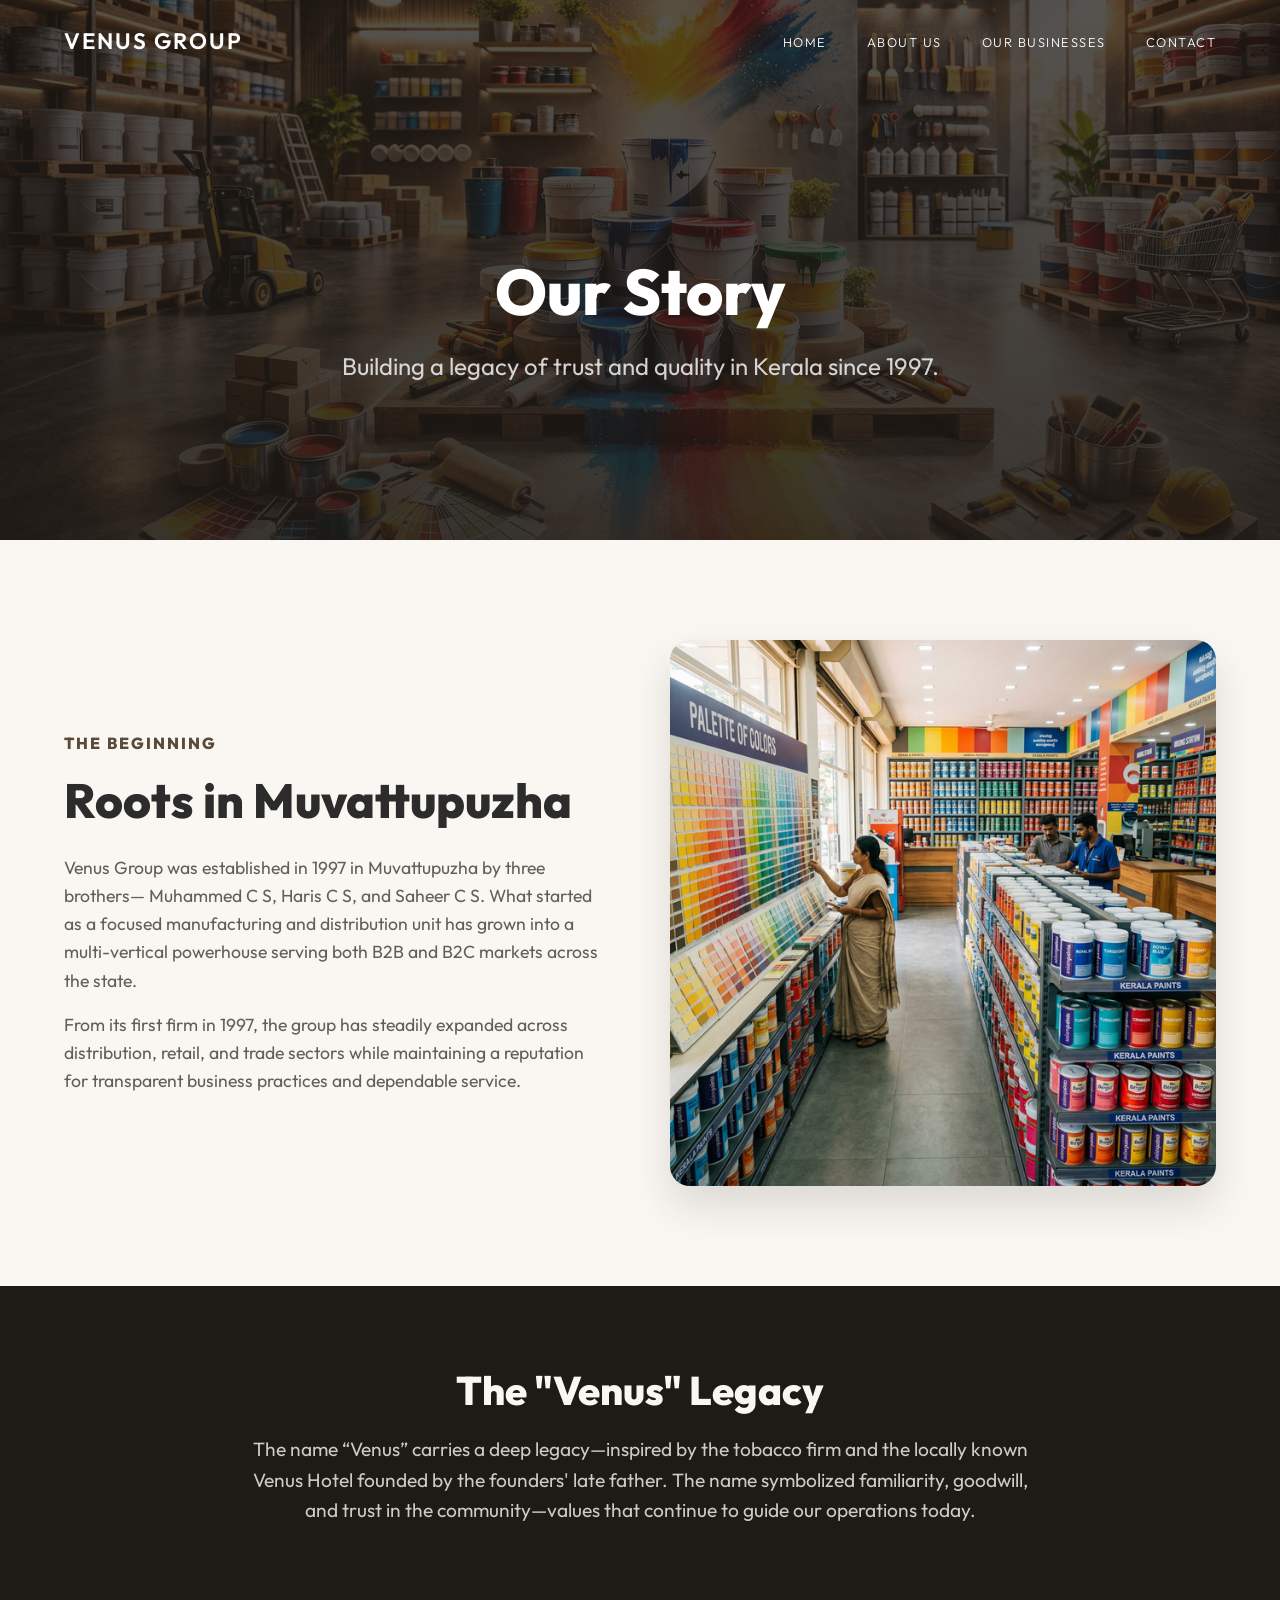
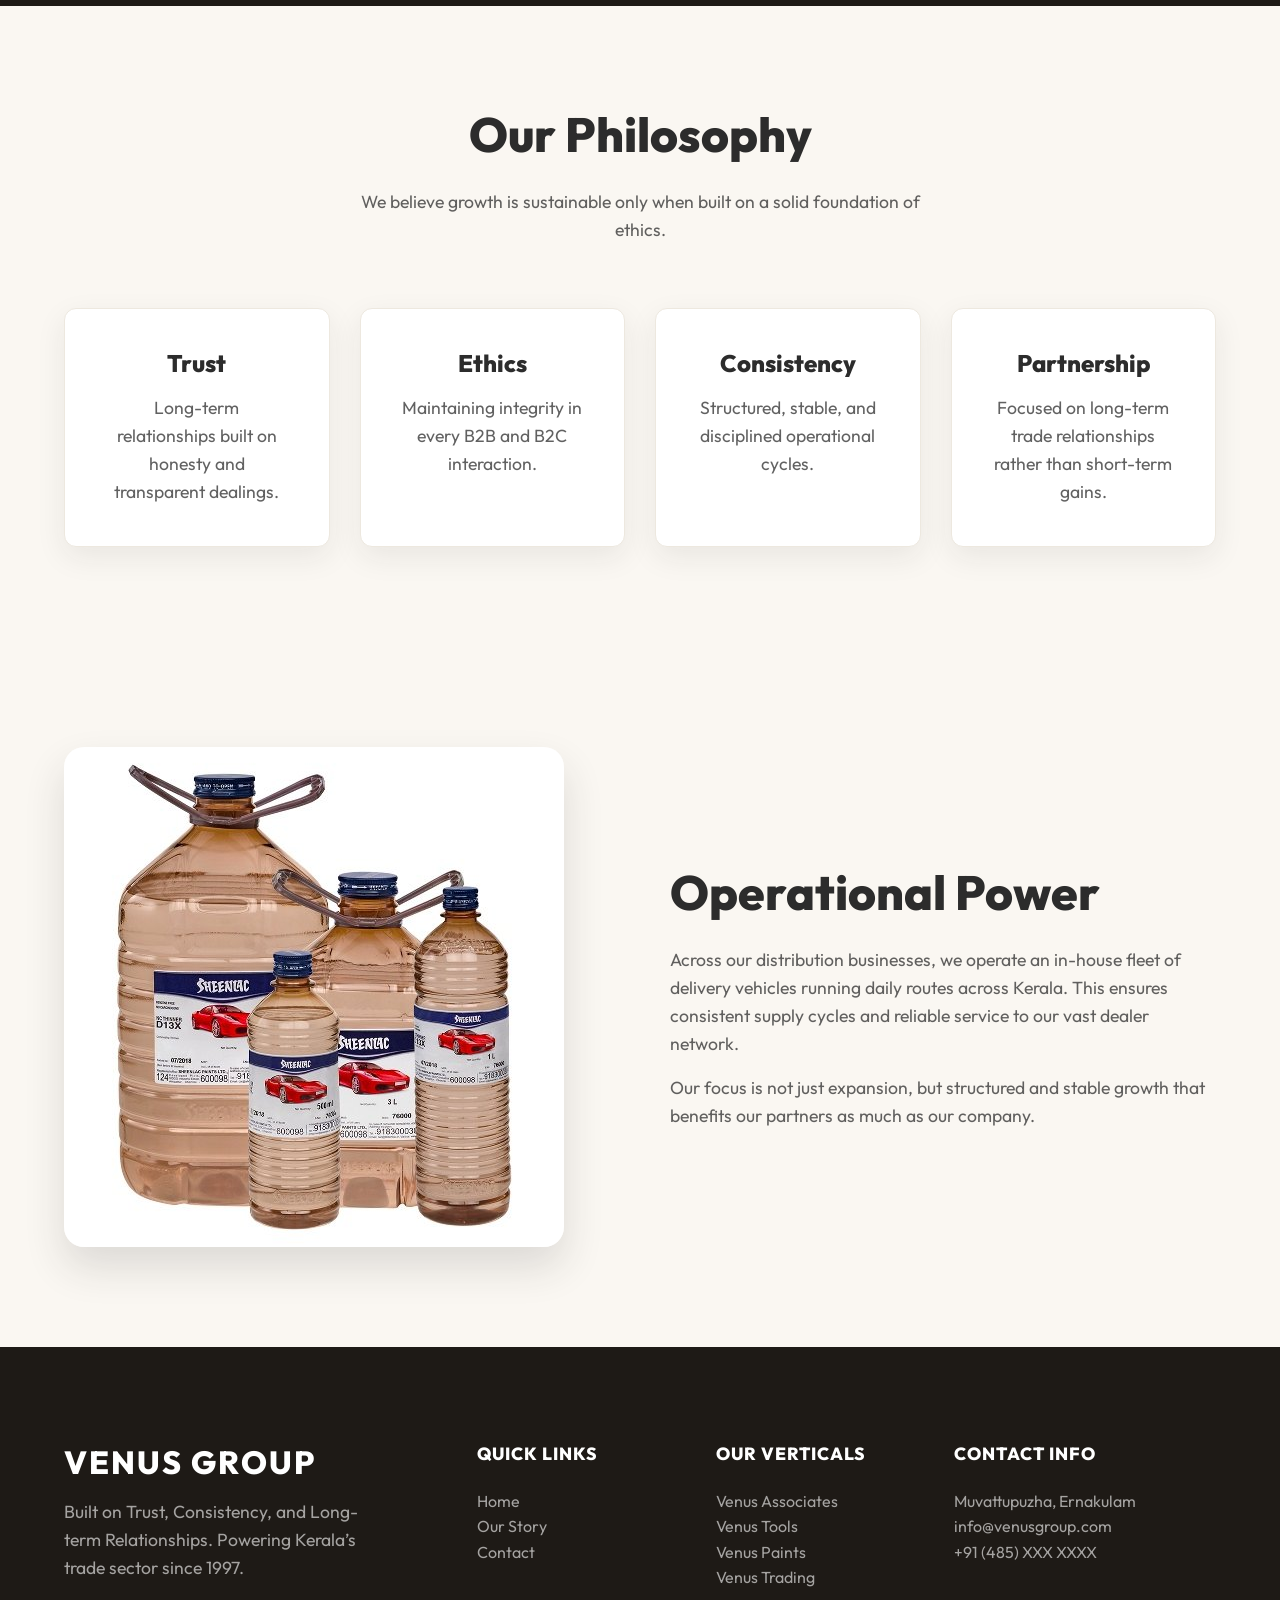
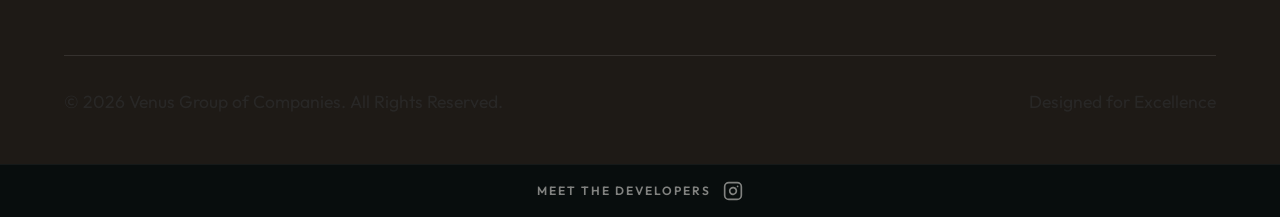
==== about.html @ 219eadc0 "first commit" ====
<!DOCTYPE html>
<html lang="en">

<head>
    <meta charset="UTF-8">
    <meta name="viewport" content="width=device-width, initial-scale=1.0">
    <title>About Us - VENUS GROUP</title>
    <link rel="preconnect" href="https://fonts.googleapis.com">
    <link rel="preconnect" href="https://fonts.gstatic.com" crossorigin>
    <link href="https://fonts.googleapis.com/css2?family=Outfit:wght@300;400;600;800&display=swap" rel="stylesheet">
    <link rel="stylesheet" href="style.css?v=3.0">
    <style>
        .about-hero {
            height: 60vh;
            background: linear-gradient(rgba(30, 26, 22, 0.75), rgba(30, 26, 22, 0.88)), url('associates backg.jpeg') center/cover no-repeat;
            display: flex;
            align-items: center;
            justify-content: center;
            color: #fff;
            text-align: center;
            padding-top: 100px;
        }

        .story-section {
            padding: 100px 0;
            background: #FAF7F2;
        }

        .story-grid {
            display: grid;
            grid-template-columns: 1fr 1fr;
            gap: 60px;
            align-items: center;
        }

        .philosophy-section {
            padding: 100px 0;
            background: var(--color-sand);
        }

        .philosophy-grid {
            display: grid;
            grid-template-columns: repeat(auto-fit, minmax(200px, 1fr));
            gap: 30px;
            margin-top: 50px;
        }

        .philosophy-card {
            background: #FFFFFF;
            padding: 40px;
            border-radius: 12px;
            box-shadow: var(--shadow-soft);
            text-align: center;
            border: 1px solid #EDE8DF;
        }

        .philosophy-card h3 {
            margin-top: 0;
            color: var(--color-cyprus);
        }

        .legacy-banner {
            background: #1E1A16;
            color: #FAF7F2;
            padding: 80px 0;
            text-align: center;
        }

        .legacy-banner h2 {
            font-size: 2.5rem;
            margin-bottom: 20px;
            color: #FAF7F2;
        }

        .legacy-banner p {
            color: rgba(250, 247, 242, 0.8);
            max-width: 800px;
            margin: 0 auto;
            font-size: 1.2rem;
        }

        @media (max-width: 768px) {
            .story-grid {
                grid-template-columns: 1fr;
            }
        }
    </style>
</head>

<body>
    <header class="navbar">
        <div class="container nav-container">
            <div class="logo">
                <a href="index.html" style="color: inherit;">VENUS GROUP</a>
            </div>
            <button class="hamburger" id="hamburger-btn" aria-label="Toggle menu">
                <span></span>
                <span></span>
                <span></span>
            </button>
            <nav class="nav-links" id="nav-links">
                <a href="index.html">Home</a>
                <a href="about.html">About Us</a>
                <a href="index.html#verticals">Our Businesses</a>
                <a href="index.html#contact">Contact</a>
            </nav>
        </div>
    </header>

    <main>
        <section class="about-hero" data-theme="dark">
            <div class="container">
                <h1 style="font-size: 4rem; margin-bottom: 1rem;">Our Story</h1>
                <p style="color: rgba(255,255,255,0.8); font-size: 1.5rem; max-width: 800px; margin: 0 auto;">Building a
                    legacy of trust and quality in Kerala since 1997.</p>
            </div>
        </section>

        <section class="story-section" data-theme="light">
            <div class="container">
                <div class="story-grid">
                    <div>
                        <span class="section-tag"
                            style="color: var(--color-cyprus-light); font-weight: 800; letter-spacing: 2px; text-transform: uppercase;">The
                            Beginning</span>
                        <h2 style="margin-top: 1rem;">Roots in Muvattupuzha</h2>
                        <p>Venus Group was established in 1997 in Muvattupuzha by three brothers— Muhammed C S, Haris C
                            S, and Saheer C S. What started as a focused manufacturing and distribution unit has grown
                            into a multi-vertical powerhouse serving both B2B and B2C markets across the state.</p>
                        <p style="margin-top: 1rem;">From its first firm in 1997, the group has steadily expanded across
                            distribution, retail, and trade sectors while maintaining a reputation for transparent
                            business practices and dependable service.</p>
                    </div>
                    <div>
                        <img src="images/associates_1.png" alt="Venus Legacy"
                            style="border-radius: 20px; box-shadow: var(--shadow-hover);">
                    </div>
                </div>
            </div>
        </section>

        <section class="legacy-banner" data-theme="dark">
            <div class="container">
                <h2>The "Venus" Legacy</h2>
                <p>The name “Venus” carries a deep legacy—inspired by the tobacco firm and the locally known Venus Hotel
                    founded by the founders' late father. The name symbolized familiarity, goodwill, and trust in the
                    community—values that continue to guide our operations today.</p>
            </div>
        </section>

        <section class="philosophy-section" data-theme="light">
            <div class="container">
                <div class="section-header center">
                    <h2>Our Philosophy</h2>
                    <p>We believe growth is sustainable only when built on a solid foundation of ethics.</p>
                </div>
                <div class="philosophy-grid">
                    <div class="philosophy-card">
                        <h3>Trust</h3>
                        <p>Long-term relationships built on honesty and transparent dealings.</p>
                    </div>
                    <div class="philosophy-card">
                        <h3>Ethics</h3>
                        <p>Maintaining integrity in every B2B and B2C interaction.</p>
                    </div>
                    <div class="philosophy-card">
                        <h3>Consistency</h3>
                        <p>Structured, stable, and disciplined operational cycles.</p>
                    </div>
                    <div class="philosophy-card">
                        <h3>Partnership</h3>
                        <p>Focused on long-term trade relationships rather than short-term gains.</p>
                    </div>
                </div>
            </div>
        </section>

        <section class="story-section" style="background: #FAF7F2;" data-theme="light">
            <div class="container">
                <div class="story-grid">
                    <div>
                        <img src="trading.jpg" alt="Venus Logistics"
                            style="border-radius: 20px; box-shadow: var(--shadow-hover);">
                    </div>
                    <div>
                        <h2>Operational Power</h2>
                        <p>Across our distribution businesses, we operate an in-house fleet of delivery vehicles running
                            daily routes across Kerala. This ensures consistent supply cycles and reliable service to
                            our vast dealer network.</p>
                        <p style="margin-top: 1rem;">Our focus is not just expansion, but structured and stable growth
                            that benefits our partners as much as our company.</p>
                    </div>
                </div>
            </div>
        </section>
    </main>

    <footer data-theme="dark">
        <div class="container footer-grid">
            <div class="footer-brand">
                <h2>VENUS GROUP</h2>
                <p>Built on Trust, Consistency, and Long-term Relationships. Powering Kerala’s trade sector since 1997.
                </p>
            </div>
            <div class="footer-col">
                <h4>Quick Links</h4>
                <ul>
                    <li><a href="index.html">Home</a></li>
                    <li><a href="about.html">Our Story</a></li>
                    <li><a href="index.html#contact">Contact</a></li>
                </ul>
            </div>
            <div class="footer-col">
                <h4>Our Verticals</h4>
                <ul>
                    <li><a href="service.html?title=Venus Associates">Venus Associates</a></li>
                    <li><a href="service.html?title=Venus Tools">Venus Tools</a></li>
                    <li><a href="service.html?title=Venus Paints">Venus Paints</a></li>
                    <li><a href="service.html?title=Venus Trading Company">Venus Trading</a></li>
                </ul>
            </div>
            <div class="footer-col">
                <h4>Contact Info</h4>
                <ul>
                    <li style="color: rgba(255,255,255,0.6); margin-bottom: 0.8rem;">Muvattupuzha, Ernakulam</li>
                    <li style="color: rgba(255,255,255,0.6); margin-bottom: 0.8rem;">info@venusgroup.com</li>
                    <li style="color: rgba(255,255,255,0.6);">+91 (485) XXX XXXX</li>
                </ul>
            </div>
        </div>
        <div class="container footer-bottom">
            <p>&copy; 2026 Venus Group of Companies. All Rights Reserved.</p>
            <p>Designed for Excellence</p>
        </div>
    </footer>

    <footer class="developer-footer" data-theme="dark">
        <div class="container">
            <div class="developer-content">
                <a href="https://www.instagram.com/intellex.web?igsh=MXc4Z2Uwd243OHpqdA%3D%3D&amp;utm_source=qr"
                    class="developer-link" target="_blank" rel="noopener noreferrer">
                    <span>MEET THE DEVELOPERS</span>
                    <svg viewBox="0 0 24 24" fill="none" stroke="currentColor" stroke-width="2" stroke-linecap="round"
                        stroke-linejoin="round">
                        <rect x="2" y="2" width="20" height="20" rx="5" ry="5"></rect>
                        <path d="M16 11.37A4 4 0 1 1 12.63 8 4 4 0 0 1 16 11.37z"></path>
                        <line x1="17.5" y1="6.5" x2="17.51" y2="6.5"></line>
                    </svg>
                </a>
            </div>
        </div>
    </footer>
    <script src="script.js?v=3.0"></script>
</body>

</html>
---- style.css ----
/* ========== VENUS STYLE SYSTEM ========== */

/* --- Variables --- */
:root {
    --color-cyprus: #2C2C2C;
    --color-cyprus-light: #5A4A3A;
    --color-sand: #FAF7F2;
    --color-sand-alt: #EDE8DF;
    --color-white: #FFFFFF;
    --color-black: #1A1410;

    --font-primary: 'Outfit', sans-serif;

    --shadow-soft: 0 10px 30px rgba(44, 44, 44, 0.08);
    --shadow-hover: 0 20px 40px rgba(44, 44, 44, 0.14);

    --glass-bg: rgba(255, 252, 247, 0.65);
    --glass-border: rgba(237, 232, 223, 0.6);
    --glass-blur: blur(12px);

    --transition: all 0.3s cubic-bezier(0.25, 0.8, 0.25, 1);
}

/* --- Base & Reset --- */
* {
    margin: 0;
    padding: 0;
    box-sizing: border-box;
}

ul,
li {
    list-style: none;
    padding: 0;
    margin: 0;
}

html {
    scroll-behavior: smooth;
}

body {
    font-family: var(--font-primary);
    background-color: var(--color-sand);
    color: var(--color-cyprus);
    line-height: 1.6;
    overflow-x: hidden;
}

img {
    max-width: 100%;
    height: auto;
    display: block;
}

.container {
    width: 90%;
    max-width: 1200px;
    margin: 0 auto;
}

h1,
h2,
h3,
h4 {
    font-weight: 800;
    line-height: 1.2;
}

/* --- Typography --- */
h1 {
    font-size: clamp(2.5rem, 5vw, 4rem);
    margin-bottom: 1rem;
}

h2 {
    font-size: clamp(2rem, 4vw, 3rem);
    margin-bottom: 1.5rem;
}

h3 {
    font-size: 1.5rem;
    margin-bottom: 1rem;
}

p {
    font-size: 1.1rem;
    color: rgba(44, 44, 44, 0.75);
}

/* --- Buttons --- */
a {
    text-decoration: none;
    font-weight: 600;
    transition: var(--transition);
}

.btn-primary,
.btn-secondary,
.btn-primary-outline {
    display: inline-block;
    padding: 0.8rem 1.8rem;
    border-radius: 4px;
    font-size: 1rem;
    letter-spacing: 0.5px;
}

.btn-primary {
    background-color: var(--color-cyprus);
    color: var(--color-sand);
}

.btn-primary:hover {
    background-color: var(--color-cyprus-light);
    transform: translateY(-2px);
}

.btn-secondary {
    background-color: var(--color-white);
    color: var(--color-cyprus);
    box-shadow: var(--shadow-soft);
}

.btn-secondary:hover {
    box-shadow: var(--shadow-hover);
    transform: translateY(-2px);
}

.btn-primary-outline {
    border: 2px solid var(--color-cyprus);
    color: var(--color-cyprus);
}

.btn-primary-outline:hover {
    background-color: var(--color-cyprus);
    color: var(--color-sand);
}

.btn-primary-text {
    color: var(--color-cyprus);
    font-weight: 800;
    font-size: 1.2rem;
    border-bottom: 2px solid transparent;
}

.btn-primary-text:hover {
    border-bottom-color: var(--color-cyprus);
}

.btn-mini {
    background: var(--color-cyprus);
    color: var(--color-sand);
    border: none;
    padding: 0.4rem 0.8rem;
    border-radius: 4px;
    cursor: pointer;
    font-family: inherit;
    font-weight: 600;
    transition: var(--transition);
}

.btn-mini:hover {
    background: var(--color-cyprus-light);
}

/* --- Navbar (Travel Version) --- */
.navbar {
    position: fixed;
    top: 0;
    width: 100%;
    padding: 1.5rem 0;
    z-index: 1000;
}

.nav-container {
    display: flex;
    justify-content: space-between;
    align-items: center;
}

.navbar.travel-nav {
    background: linear-gradient(to bottom, rgba(0, 0, 0, 0.6), transparent);
}

.nav-links {
    display: flex;
    gap: 2.5rem;
    align-items: center;
}

.navbar .logo {
    color: var(--color-white);
    letter-spacing: 2px;
    font-size: 1.4rem;
}

.navbar .nav-links a {
    color: var(--color-white);
    font-weight: 300;
    text-transform: uppercase;
    font-size: 0.8rem;
    letter-spacing: 1.5px;
}

.navbar .logo,
.navbar .nav-links a {
    transition: color 0.5s ease;
}

.nav-dark-text .logo {
    color: var(--color-cyprus) !important;
}

.nav-dark-text .nav-links a {
    color: var(--color-cyprus) !important;
}

.nav-dark-text.travel-nav {
    background: linear-gradient(to bottom, rgba(250, 247, 242, 0.55), transparent);
}

.icon-btn {
    background: none;
    border: none;
    color: inherit;
    cursor: pointer;
    padding: 5px;
    opacity: 0.8;
    transition: var(--transition);
}

.icon-btn:hover {
    opacity: 1;
}

/* --- Hamburger Button --- */
.hamburger {
    display: none;
    flex-direction: column;
    gap: 5px;
    background: none;
    border: none;
    cursor: pointer;
    padding: 5px;
    z-index: 1100;
}

.hamburger span {
    display: block;
    width: 24px;
    height: 2px;
    background: var(--color-white);
    border-radius: 2px;
    transition: all 0.3s ease;
}

.nav-dark-text .hamburger span {
    background: var(--color-cyprus);
}

.hamburger.open span:nth-child(1) {
    transform: translateY(7px) rotate(45deg);
}

.hamburger.open span:nth-child(2) {
    opacity: 0;
}

.hamburger.open span:nth-child(3) {
    transform: translateY(-7px) rotate(-45deg);
}

/* --- Globe Hero Section --- */
.globe-hero {
    background: url('associates backg.jpeg') center/cover no-repeat;
    height: 100vh;
    padding: 0;
    background-size: cover;
    background-position: center;
    transition: background-image 0.8s ease-in-out;
    position: relative;
}

.hero-bg-overlay {
    position: absolute;
    top: 0;
    left: 0;
    width: 100%;
    height: 100%;
    background: linear-gradient(to right, rgba(0, 0, 0, 0.6) 0%, rgba(0, 0, 0, 0.2) 50%, rgba(0, 0, 0, 0.6) 100%);
    z-index: 1;
}

.globe-hero-container {
    height: 100%;
    position: relative;
    z-index: 2;
    display: flex;
    flex-direction: column;
    justify-content: center;
    align-items: flex-start;
    /* Align to the left */
    padding-left: 0;
    /* Horizontal breathing room */
}

.hero-title {
    color: var(--color-white);
    font-size: clamp(3rem, 8vw, 6rem);
    line-height: 0.9;
    margin-bottom: 0.5rem;
    letter-spacing: -4px;
    /* Move more left */
    transition: var(--transition);
}

.hero-description {
    color: var(--color-white);
    opacity: 0.8;
    max-width: 500px;
    font-size: 0.95rem;
    margin-bottom: 2rem;
    line-height: 1.6;
    font-weight: 300;
}

.hero-text-content {
    max-width: 800px;
    text-align: left;
    /* Text to the left */
    display: flex;
    flex-direction: column;
    align-items: flex-start;
    /* Items inside to the left */
    transform: translateY(-100px);
    margin-left: -100px;
    /* Move text content upwards */
}

.brand-v-pulse {
    position: absolute;
    left: 50%;
    top: 50px;
    transform: translateX(-50%);
    z-index: 10;
    pointer-events: none;
}

.location-tag {
    color: var(--color-white);
    text-transform: uppercase;
    letter-spacing: 4px;
    font-size: 0.9rem;
    display: block;
    margin-bottom: 1rem;
    opacity: 0.9;
}

.hero-title {
    color: var(--color-white);
    font-size: clamp(2.5rem, 6vw, 4.5rem);
    line-height: 0.9;
    margin-bottom: 0.5rem;
    letter-spacing: -2px;
    transition: var(--transition);
}

.hero-subtitle {
    color: var(--color-white);
    opacity: 0.6;
    letter-spacing: 2px;
    font-size: 1rem;
    margin-bottom: 2rem;
    text-transform: uppercase;
}

.btn-discover {
    display: inline-block;
    padding: 1rem 2.5rem;
    background: var(--color-white);
    color: #000;
    font-weight: 600;
    text-transform: uppercase;
    font-size: 0.8rem;
    letter-spacing: 2px;
    transition: var(--transition);
}

.btn-discover:hover {
    background: rgba(255, 255, 255, 0.8);
    transform: translateX(5px);
}

.hero-actions {
    position: absolute;
    bottom: 5%;
    /* Align to bottom */
    left: 2%;
    /* Match the container left padding */
    z-index: 10;
}

/* --- Floating Destination Cards --- */
.floating-cards-wrapper {
    position: absolute;
    bottom: -8%;
    right: 0;
    display: flex;
    gap: 1.5rem;
    padding: 0 5%;
    z-index: 20;
}

.destination-card {
    width: 120px;
    height: 180px;
    background-size: cover;
    background-position: center;
    border-radius: 12px;
    position: relative;
    overflow: hidden;
    cursor: pointer;
    transition: all 0.8s cubic-bezier(0.25, 1, 0.5, 1);
    box-shadow: 0 10px 30px rgba(0, 0, 0, 0.3);
    opacity: 0.8;
}

.destination-card.active {
    width: 220px;
    height: 300px;
    opacity: 1;
    border: 2px solid var(--color-white);
    transform: translateY(-40px);
}

.destination-card:hover {
    opacity: 0.95;
}

.card-overlay {
    position: absolute;
    top: 0;
    left: 0;
    width: 100%;
    height: 100%;
    background: linear-gradient(to top, rgba(0, 0, 0, 0.8), transparent);
}

.card-content {
    position: absolute;
    bottom: 20px;
    left: 20px;
    color: var(--color-white);
    width: 200px;
    /* Ensure space for content */
}

.card-tag {
    font-size: 0.7rem;
    text-transform: uppercase;
    letter-spacing: 2px;
    opacity: 0.7;
    display: block;
}

.card-content h3 {
    font-size: 1.2rem;
    margin-top: 5px;
    transition: var(--transition);
}

.destination-card:hover .card-content h3 {
    font-size: 1.8rem;
}

/* --- Pagination --- */
.hero-footer {
    position: absolute;
    bottom: 10%;
    left: 5%;
}

.pagination {
    display: flex;
    align-items: center;
    gap: 1.5rem;
    color: var(--color-white);
}

.curr-page {
    font-size: 2.5rem;
    font-weight: 800;
}

.pager-bar {
    width: 100px;
    height: 2px;
    background: rgba(255, 255, 255, 0.2);
    position: relative;
    overflow: hidden;
}

.pager-progress {
    position: absolute;
    top: 0;
    left: 0;
    width: 0%;
    height: 100%;
    background: var(--color-white);
}

.hero-fade {
    animation: heroFadeEffect 1s forwards;
}

@keyframes heroFadeEffect {
    from {
        opacity: 0.7;
        filter: blur(3px);
    }

    to {
        opacity: 1;
        filter: blur(0);
    }
}

.pager-bar::after {
    content: '';
    position: absolute;
    top: 0;
    left: 0;
    width: 40%;
    height: 100%;
    background: var(--color-white);
}

.total-pages {
    opacity: 0.5;
    font-size: 1rem;
    font-weight: 600;
}


/* --- Services Section --- */
.services {
    padding: 8rem 0;
    background-color: var(--color-white);
}

.section-header {
    margin-bottom: 4rem;
    max-width: 600px;
}

.section-header.center {
    margin: 0 auto 4rem;
    text-align: center;
}

.services-grid {
    display: grid;
    grid-template-columns: repeat(auto-fit, minmax(250px, 1fr));
    gap: 2rem;
}

.service-card {
    background: var(--color-sand);
    padding: 2.5rem 2rem;
    border-radius: 8px;
    text-align: left;
    transition: var(--transition);
    border: 1px solid transparent;
}

.service-card:hover {
    background: var(--color-white);
    box-shadow: var(--shadow-hover);
    border-color: var(--color-sand-alt);
    transform: translateY(-5px);
}

.card-icon {
    font-size: 3rem;
    margin-bottom: 1.5rem;
}

.view-more {
    display: block;
    margin-top: 1.5rem;
    color: var(--color-cyprus);
    font-weight: 800;
    font-size: 0.9rem;
    text-transform: uppercase;
    letter-spacing: 1px;
    opacity: 0;
    transition: var(--transition);
    transform: translateX(-10px);
}

.service-card:hover .view-more {
    opacity: 1;
    transform: translateX(0);
}

.service-card {
    cursor: pointer;
}

/* --- About Section --- */
.about {
    padding: 8rem 0;
    background-color: var(--color-sand);
}

.about-container {
    display: flex;
    align-items: center;
    gap: 4rem;
}

.about-images {
    flex: 1;
    position: relative;
    height: 500px;
}

.float-img {
    position: absolute;
    width: 300px;
    top: 0;
    left: 0;
    border-radius: 8px;
    box-shadow: var(--shadow-soft);
    z-index: 2;
    animation: float 6s ease-in-out infinite;
}

.float-img-alt {
    position: absolute;
    width: 300px;
    bottom: 0;
    right: 0;
    border-radius: 8px;
    box-shadow: var(--shadow-hover);
    z-index: 1;
    animation: float 8s ease-in-out infinite reverse;
}

.about-text {
    flex: 1;
}

.lead-quote {
    font-size: 1.5rem;
    font-weight: 300;
    font-style: italic;
    margin-bottom: 2rem;
    color: var(--color-cyprus);
}

/* --- Dashboard Prototype --- */
.dashboard-section {
    padding: 8rem 0;
    background: var(--color-white) url('images/hero-bg.png') center/cover no-repeat fixed;
    position: relative;
}

.dashboard-section::before {
    content: '';
    position: absolute;
    top: 0;
    left: 0;
    width: 100%;
    height: 100%;
    background: rgba(250, 247, 242, 0.88);
}

.dashboard-glass-panel {
    position: relative;
    background: rgba(255, 255, 255, 0.4);
    backdrop-filter: blur(16px);
    border: 1px solid var(--color-white);
    border-radius: 16px;
    padding: 3rem;
    box-shadow: var(--shadow-hover);
}

.dashboard-header {
    display: flex;
    justify-content: space-between;
    align-items: center;
    margin-bottom: 3rem;
    padding-bottom: 1rem;
    border-bottom: 1px solid rgba(44, 44, 44, 0.1);
}

.status-indicator {
    background: rgba(44, 44, 44, 0.08);
    padding: 0.5rem 1rem;
    border-radius: 20px;
    font-weight: 600;
    display: flex;
    align-items: center;
    gap: 8px;
}

.status-indicator::before {
    content: '';
    display: inline-block;
    width: 8px;
    height: 8px;
    background: #B59A7A;
    border-radius: 50%;
    box-shadow: 0 0 10px #B59A7A;
    animation: pulse 2s infinite;
}

.dashboard-grid {
    display: grid;
    grid-template-columns: repeat(2, 1fr);
    gap: 2rem;
}

.dash-widget {
    background: var(--color-white);
    padding: 2rem;
    border-radius: 12px;
    box-shadow: var(--shadow-soft);
    transition: var(--transition);
}

.dash-widget:hover {
    transform: translateY(-3px);
    box-shadow: var(--shadow-hover);
}

.widget-title {
    font-weight: 800;
    font-size: 1.2rem;
    margin-bottom: 0.5rem;
}

.widget-value {
    color: rgba(44, 44, 44, 0.55);
    font-size: 0.9rem;
    margin-bottom: 1.5rem;
}

.progress-container {
    height: 12px;
    background: var(--color-sand);
    border-radius: 6px;
    overflow: hidden;
    margin-bottom: 0.5rem;
}

.progress-bar {
    height: 100%;
    background: var(--color-cyprus);
}

.widget-metric {
    font-weight: 800;
    font-size: 1.1rem;
    text-align: right;
}

.big-metric {
    font-size: 4rem;
    font-weight: 800;
    line-height: 1;
    margin-bottom: 0.5rem;
}

.map-placeholder {
    height: 150px;
    background: var(--color-sand-alt);
    border-radius: 8px;
    position: relative;
    overflow: hidden;
}

.map-pin {
    position: absolute;
    font-size: 1.2rem;
    animation: bounce 2s infinite;
}

.reorder-list {
    list-style: none;
}

.reorder-list li {
    display: flex;
    justify-content: space-between;
    align-items: center;
    padding: 0.8rem 0;
    border-bottom: 1px solid var(--color-sand);
    font-weight: 600;
}

.reorder-list li:last-child {
    border-bottom: none;
}

/* --- Footer --- */
footer {
    background: #1E1A16;
    color: var(--color-sand);
    padding: 6rem 0 3rem;
    text-align: left;
    /* Ensure base alignment is left */
}

.footer-grid {
    display: grid !important;
    grid-template-columns: 2fr 1fr 1fr 1.5fr;
    gap: 4rem;
    margin-bottom: 4rem;
}

.footer-brand h2 {
    font-size: 2rem;
    color: var(--color-white);
    margin-bottom: 1rem;
    letter-spacing: 2px;
}

.footer-brand p {
    color: rgba(255, 255, 255, 0.6);
    line-height: 1.6;
    max-width: 320px;
}

.footer-col h4 {
    color: var(--color-white);
    margin-bottom: 1.5rem;
    font-size: 1.1rem;
    text-transform: uppercase;
    letter-spacing: 1px;
}

.footer-col ul {
    list-style: none !important;
    /* Force remove bullets */
    padding: 0;
}

.footer-col ul li {
    margin-bottom: 0.8rem;
    list-style: none;
}

.footer-col ul li a {
    color: rgba(255, 255, 255, 0.6);
    font-weight: 400;
    transition: var(--transition);
    text-decoration: none;
}

.footer-col ul li a:hover {
    color: var(--color-white);
    padding-left: 5px;
}

.footer-bottom {
    padding-top: 2rem;
    border-top: 1px solid rgba(255, 255, 255, 0.1);
    display: flex;
    justify-content: space-between;
    align-items: center;
    font-size: 0.9rem;
    color: rgba(255, 255, 255, 0.5);
}

@media (max-width: 992px) {
    .footer-grid {
        grid-template-columns: 1fr 1fr;
        gap: 3rem;
    }
}

@media (max-width: 600px) {
    .footer-grid {
        grid-template-columns: 1fr;
        text-align: center;
    }

    .footer-brand p {
        margin: 0 auto;
    }

    .footer-bottom {
        flex-direction: column;
        gap: 1rem;
    }
}

/* --- Animations --- */
@keyframes fadeIn {
    from {
        opacity: 0;
        transform: translateY(20px);
    }

    to {
        opacity: 1;
        transform: translateY(0);
    }
}

@keyframes float {
    0% {
        transform: translateY(0);
    }

    50% {
        transform: translateY(-15px);
    }

    100% {
        transform: translateY(0);
    }
}

@keyframes pulse {
    0% {
        opacity: 1;
        transform: scale(1);
    }

    50% {
        opacity: 0.5;
        transform: scale(1.2);
    }

    100% {
        opacity: 1;
        transform: scale(1);
    }
}

@keyframes bounce {

    0%,
    100% {
        transform: translateY(0);
    }

    50% {
        transform: translateY(-10px);
    }
}

/* --- Contact Section --- */
.contact-section {
    padding: 8rem 0;
    background-color: var(--color-white);
}

.contact-grid {
    display: grid;
    grid-template-columns: 1fr 1.5fr;
    gap: 4rem;
    margin-top: 3rem;
}

.contact-info {
    display: flex;
    flex-direction: column;
    gap: 2rem;
}

.info-item h4 {
    color: var(--color-cyprus-light);
    margin-bottom: 0.5rem;
    text-transform: uppercase;
    font-size: 0.9rem;
    letter-spacing: 1px;
}

.contact-form {
    display: flex;
    flex-direction: column;
    gap: 1.5rem;
}

.contact-form input,
.contact-form textarea {
    width: 100%;
    padding: 1rem;
    background: var(--color-sand);
    border: 1px solid var(--color-sand-alt);
    border-radius: 4px;
    font-family: inherit;
    font-size: 1rem;
    color: var(--color-cyprus);
}

.contact-form input:focus,
.contact-form textarea:focus {
    outline: none;
    border-color: var(--color-cyprus);
    background: var(--color-white);
}

/* --- Responsive --- */
@media (max-width: 992px) {

    .about-container,
    .contact-grid {
        flex-direction: column;
        grid-template-columns: 1fr;
    }

    .about-images {
        width: 100%;
        margin-bottom: 2rem;
    }

    .dashboard-grid {
        grid-template-columns: 1fr;
    }
}

/* --- Modal Styles --- */
.modal {
    display: none;
    position: fixed;
    z-index: 2000;
    left: 0;
    top: 0;
    width: 100%;
    height: 100%;
    background-color: rgba(0, 0, 0, 0.8);
    backdrop-filter: blur(10px);
    opacity: 0;
    transition: opacity 0.4s ease;
}

.modal.show {
    display: flex;
    align-items: center;
    justify-content: center;
    opacity: 1;
}

.modal-content {
    background-color: var(--color-white);
    padding: 3rem;
    border-radius: 16px;
    width: 90%;
    max-width: 900px;
    position: relative;
    box-shadow: 0 25px 50px rgba(0, 0, 0, 0.5);
    transform: translateY(30px);
    transition: transform 0.4s ease;
}

.modal.show .modal-content {
    transform: translateY(0);
}

.close-modal {
    position: absolute;
    right: 20px;
    top: 20px;
    font-size: 2rem;
    color: var(--color-cyprus);
    cursor: pointer;
    transition: var(--transition);
}

.close-modal:hover {
    color: var(--color-cyprus-light);
    transform: rotate(90deg);
}

.modal-grid {
    display: grid;
    grid-template-columns: 1.2fr 0.8fr;
    gap: 2rem;
    margin-top: 2rem;
    align-items: center;
}

#modal-title {
    color: var(--color-cyprus);
    font-size: 2.5rem;
    border-left: 5px solid var(--color-cyprus);
    padding-left: 1.5rem;
}

#modal-desc {
    font-size: 1.1rem;
    margin-bottom: 2rem;
}

.modal-features {
    list-style: none;
}

.modal-features li {
    display: flex;
    align-items: center;
    gap: 15px;
    margin-bottom: 15px;
    font-weight: 600;
}

.modal-features li span {
    background: var(--color-cyprus);
    color: var(--color-white);
    width: 25px;
    height: 25px;
    border-radius: 50%;
    display: flex;
    align-items: center;
    justify-content: center;
    font-size: 12px;
}

.modal-image {
    height: 350px;
    border-radius: 12px;
    background-size: cover;
    background-position: center;
    box-shadow: var(--shadow-hover);
}

@media (max-width: 768px) {
    .modal-grid {
        grid-template-columns: 1fr;
    }

    .modal-image {
        display: none;
    }

    .modal-content {
        padding: 2rem;
    }
}

/* --- Service Page Additions --- */
.service-card {
    cursor: pointer;
}

.nav-dark-text .logo,
.nav-dark-text .nav-links a {
    color: var(--color-cyprus) !important;
}

/* FINAL FOOTER OVERRIDES */
footer .footer-grid {
    display: grid !important;
    grid-template-columns: 2fr 1fr 1fr 1.5fr !important;
    text-align: left !important;
}

footer ul,
footer li {
    list-style: none !important;
    list-style-type: none !important;
    padding: 0 !important;
    margin: 0 !important;
}

@media (max-width: 992px) {
    footer .footer-grid {
        grid-template-columns: 1fr 1fr !important;
    }
}

@media (max-width: 600px) {
    footer .footer-grid {
        grid-template-columns: 1fr !important;
        text-align: center !important;
    }
}

/* DEVELOPER FOOTER STYLES */
.developer-footer {
    background-color: #080d0d;
    color: var(--color-sand);
    padding: 1rem 0;
    font-size: 0.75rem;
    letter-spacing: 2px;
    border-top: 1px solid rgba(255, 255, 255, 0.05);
    position: relative;
    z-index: 1000;
}

.developer-content {
    display: flex;
    justify-content: center;
    align-items: center;
    opacity: 0.5;
    transition: var(--transition);
    text-transform: uppercase;
    font-weight: 600;
}

.developer-content:hover {
    opacity: 1;
}

.developer-content a {
    color: inherit;
    display: flex;
    align-items: center;
    justify-content: center;
    gap: 12px;
    width: 100%;
    height: 100%;
    text-decoration: none;
    cursor: pointer;
    position: relative;
    z-index: 10;
}

.developer-content svg {
    width: 20px;
    height: 20px;
    pointer-events: none;
}

/* ========== MOBILE RESPONSIVE ========== */
@media (max-width: 768px) {

    /* --- Hamburger Menu --- */
    .hamburger {
        display: flex !important;
        position: relative;
        z-index: 2001; /* Above the overlay */
    }

    /* Transparent navbar background on mobile */
    .navbar {
        background: transparent !important;
        backdrop-filter: none !important;
        padding: 1.5rem 0 !important;
        z-index: 2000;
    }
    
    .nav-container {
        flex-direction: row;
        justify-content: space-between;
        align-items: center;
        gap: 0;
    }

    /* Offset anchor scroll targets */
    html {
        scroll-padding-top: 80px;
    }

    .nav-links {
        display: flex !important;
        position: fixed !important;
        top: 0 !important;
        left: 0 !important;
        width: 100vw !important;
        height: 100vh !important;
        background: #1A1410 !important; /* Pure dark for premium feel */
        flex-direction: column !important;
        justify-content: center !important;
        align-items: center !important;
        gap: 2.5rem !important;
        opacity: 0;
        visibility: hidden;
        transition: all 0.5s cubic-bezier(0.77, 0, 0.175, 1) !important;
        z-index: 1999; /* Just below navbar but above content */
        margin-left: 0 !important;
        padding: 0 !important;
        transform: translateX(100%); /* Slide in from right */
    }

    .nav-links.open {
        opacity: 1 !important;
        visibility: visible !important;
        transform: translateX(0);
    }

    .nav-links a {
        color: var(--color-white) !important;
        font-size: 1.8rem !important;
        letter-spacing: 4px !important;
        font-weight: 600 !important;
        text-transform: uppercase;
        position: relative;
    }

    .nav-links a::after {
        content: '';
        position: absolute;
        bottom: -5px;
        left: 0;
        width: 0;
        height: 2px;
        background: var(--color-white);
        transition: width 0.3s ease;
    }

    .nav-links a:hover::after {
        width: 100%;
    }

    /* --- Hero Section --- */
    .globe-hero {
        height: 100svh;
        min-height: 600px;
        overflow: visible;
    }

    .hero-text-content {
        transform: translateY(0) !important;
        margin-left: 0 !important;
        max-width: 100%;
        padding: 0 1rem;
        text-align: left;
        position: relative;
        z-index: 5;
    }

    .hero-title {
        font-size: clamp(2rem, 8vw, 3rem) !important;
        letter-spacing: -1px;
        line-height: 1.1;
    }

    .hero-description {
        font-size: 0.9rem;
        max-width: 100%;
    }

    .brand-v-pulse {
        display: none;
    }

    /* Display all floating destination cards on mobile without scrolling */
    .floating-cards-wrapper {
        display: flex !important;
        flex-direction: row !important;
        position: absolute !important;
        bottom: -30px !important; /* Move it to the bottom edge overlapping the next section */
        left: 0 !important;
        right: 0 !important;
        width: 100vw !important;
        max-width: 100vw !important;
        overflow-x: visible !important; /* No scroll needed now */
        justify-content: center !important;
        padding: 0 0.5rem !important;
        margin-top: 0 !important;
        gap: 0.5rem !important;
        z-index: 30 !important; 
    }

    .destination-card {
        flex: 1 !important; /* Distributes width equally among 4 cards */
        width: auto !important;
        min-width: 0 !important; /* Prevents overflow */
        height: 120px !important;
        border-radius: 8px !important;
    }

    .destination-card.active {
        flex: 1.2 !important; /* Make active slightly wider */
        width: auto !important;
        min-width: 0 !important;
        height: 140px !important;
        transform: translateY(-10px) !important;
    }
    
    /* Adjust internal text sizing so it fits narrow cards */
    .destination-card .card-content {
        width: calc(100% - 10px) !important;
        left: 5px !important;
        bottom: 5px !important;
    }
    
    .destination-card .card-content h3 {
        font-size: 0.8rem !important;
        line-height: 1.1 !important;
        margin-top: 2px !important;
    }   
    
    .destination-card .card-tag {
        font-size: 0.55rem !important;
        letter-spacing: 0.5px !important;
    }

    .hero-actions {
        position: relative;
        bottom: auto;
        left: auto;
        margin-top: 1rem;
        margin-bottom: 0rem; /* Removed the 250px gap */
        padding: 0 0;
        padding-left: 0.2rem;
        z-index: 5;
        align-self: flex-start;
    }

    .globe-hero-container {
        padding: 5rem 1rem 150px 1rem !important; /* 150px bottom padding leaves exactly enough space for the cards */
        justify-content: flex-end !important; /* Pushes the text and button down to sit directly above the cards */
        align-items: flex-start;
        flex-direction: column;
        gap: 0;
        position: static !important; /* Remove relative positioning so children can anchor to globe-hero */
    }

    /* --- About Section --- */
    .about {
        padding: 5rem 0;
    }

    .about-container {
        flex-direction: column;
        gap: 0;
    }

    .about-images {
        position: relative;
        width: 100%;
        height: 220px;
        flex-shrink: 0;
        margin-bottom: 2rem;
        overflow: hidden;
        border-radius: 12px;
    }

    .float-img {
        position: absolute;
        width: 55%;
        top: 0;
        left: 0;
        animation: none;
        height: 100%;
        object-fit: cover;
        border-radius: 12px 0 0 12px;
    }

    .float-img-alt {
        position: absolute;
        width: 50%;
        top: 0;
        right: 0;
        bottom: auto;
        animation: none;
        height: 100%;
        object-fit: cover;
        border-radius: 0 12px 12px 0;
    }

    .about-text {
        width: 100%;
        padding: 0 1rem;
    }

    /* --- Services Grid --- */
    .services {
        padding: 4rem 0;
    }

    .services-grid {
        grid-template-columns: 1fr;
        gap: 1.5rem;
    }

    .service-card {
        padding: 1.25rem !important;
    }

    .card-cover-image {
        margin: -1.25rem -1.25rem 1rem -1.25rem !important;
        height: 140px !important;
    }

    .service-card h3 {
        font-size: 1.25rem;
        margin-bottom: 0.5rem;
    }

    .service-card p {
        font-size: 0.95rem;
    }

    /* --- Dashboard / Why Partner --- */
    .dashboard-section {
        padding: 5rem 0;
    }

    .dashboard-grid {
        grid-template-columns: 1fr;
    }

    /* --- Contact --- */
    .contact-section {
        padding: 5rem 0;
    }

    .contact-grid {
        grid-template-columns: 1fr;
        gap: 2.5rem;
        margin-top: 2rem;
    }

    /* --- Section header --- */
    .section-header.center {
        padding: 0 0.5rem;
    }

    /* --- Hero tagline sizing --- */
    p.hero-tagline {
        font-size: 1rem !important;
    }
}
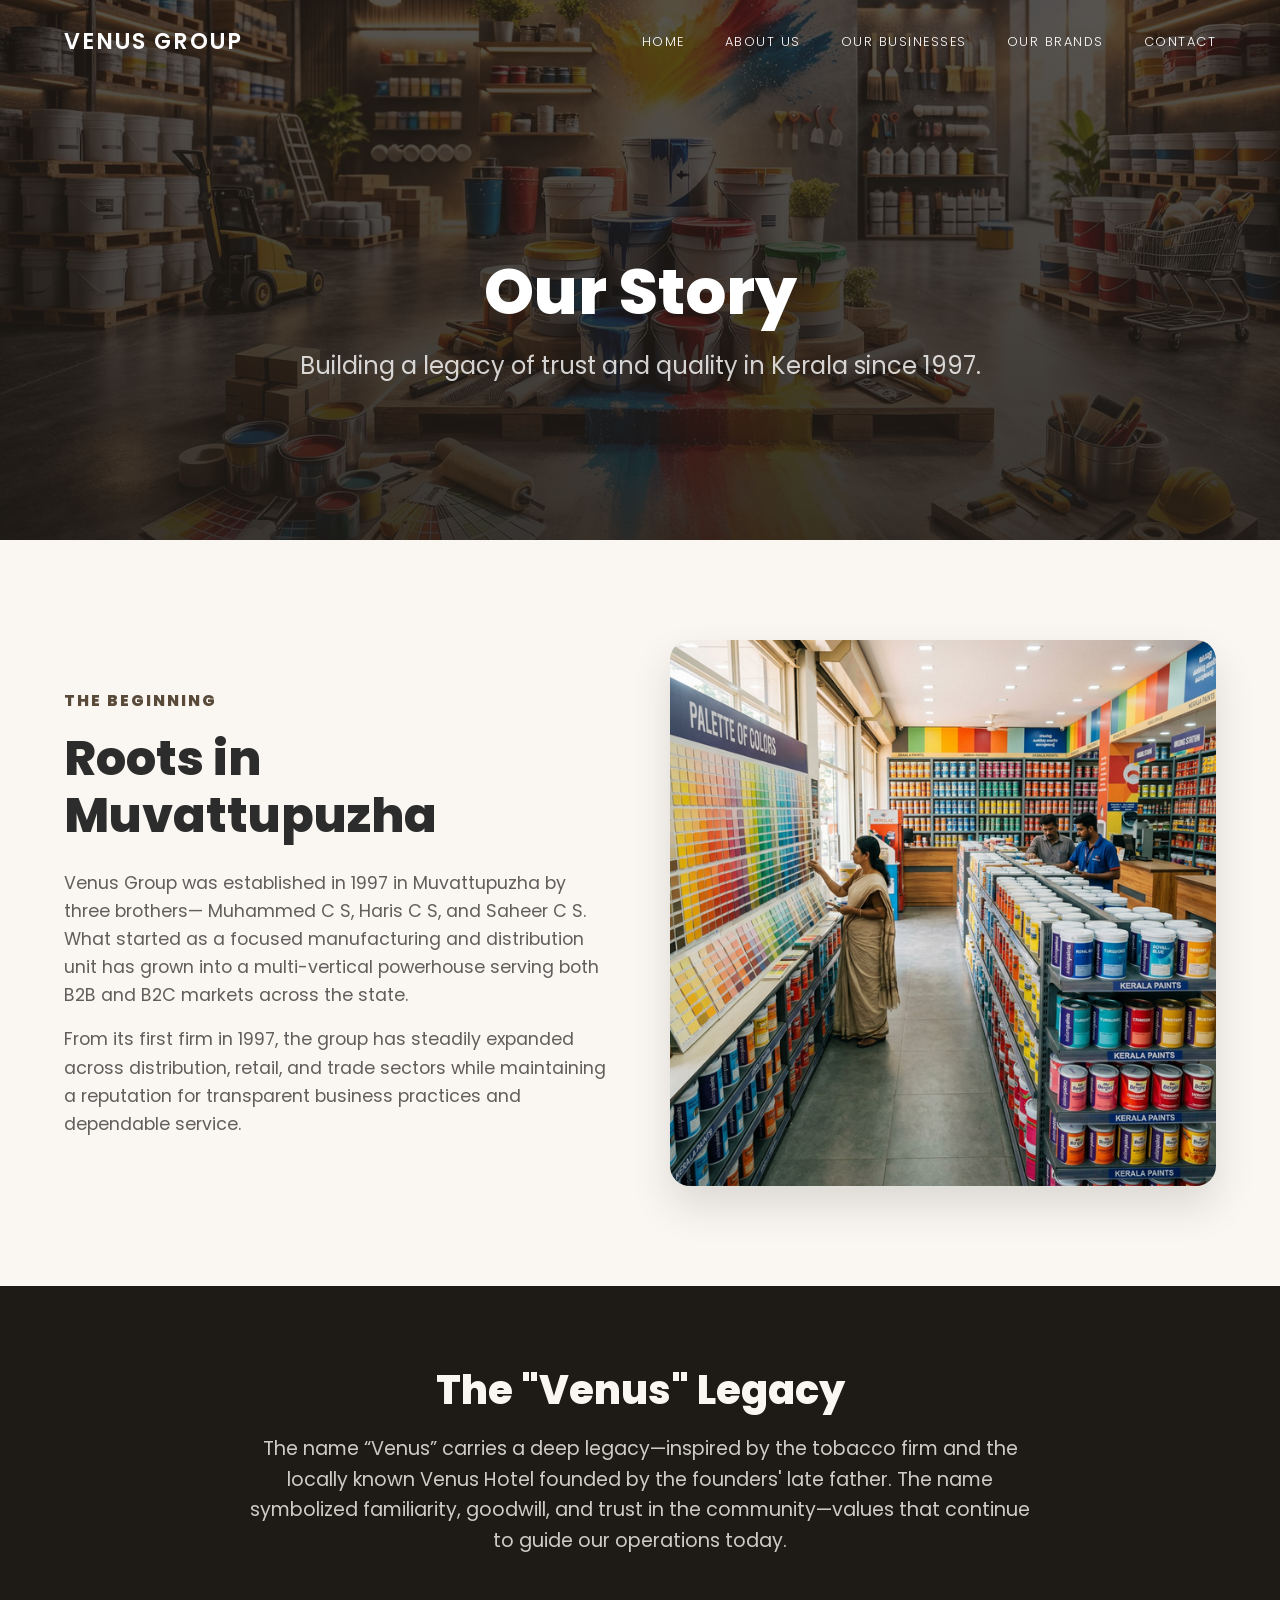
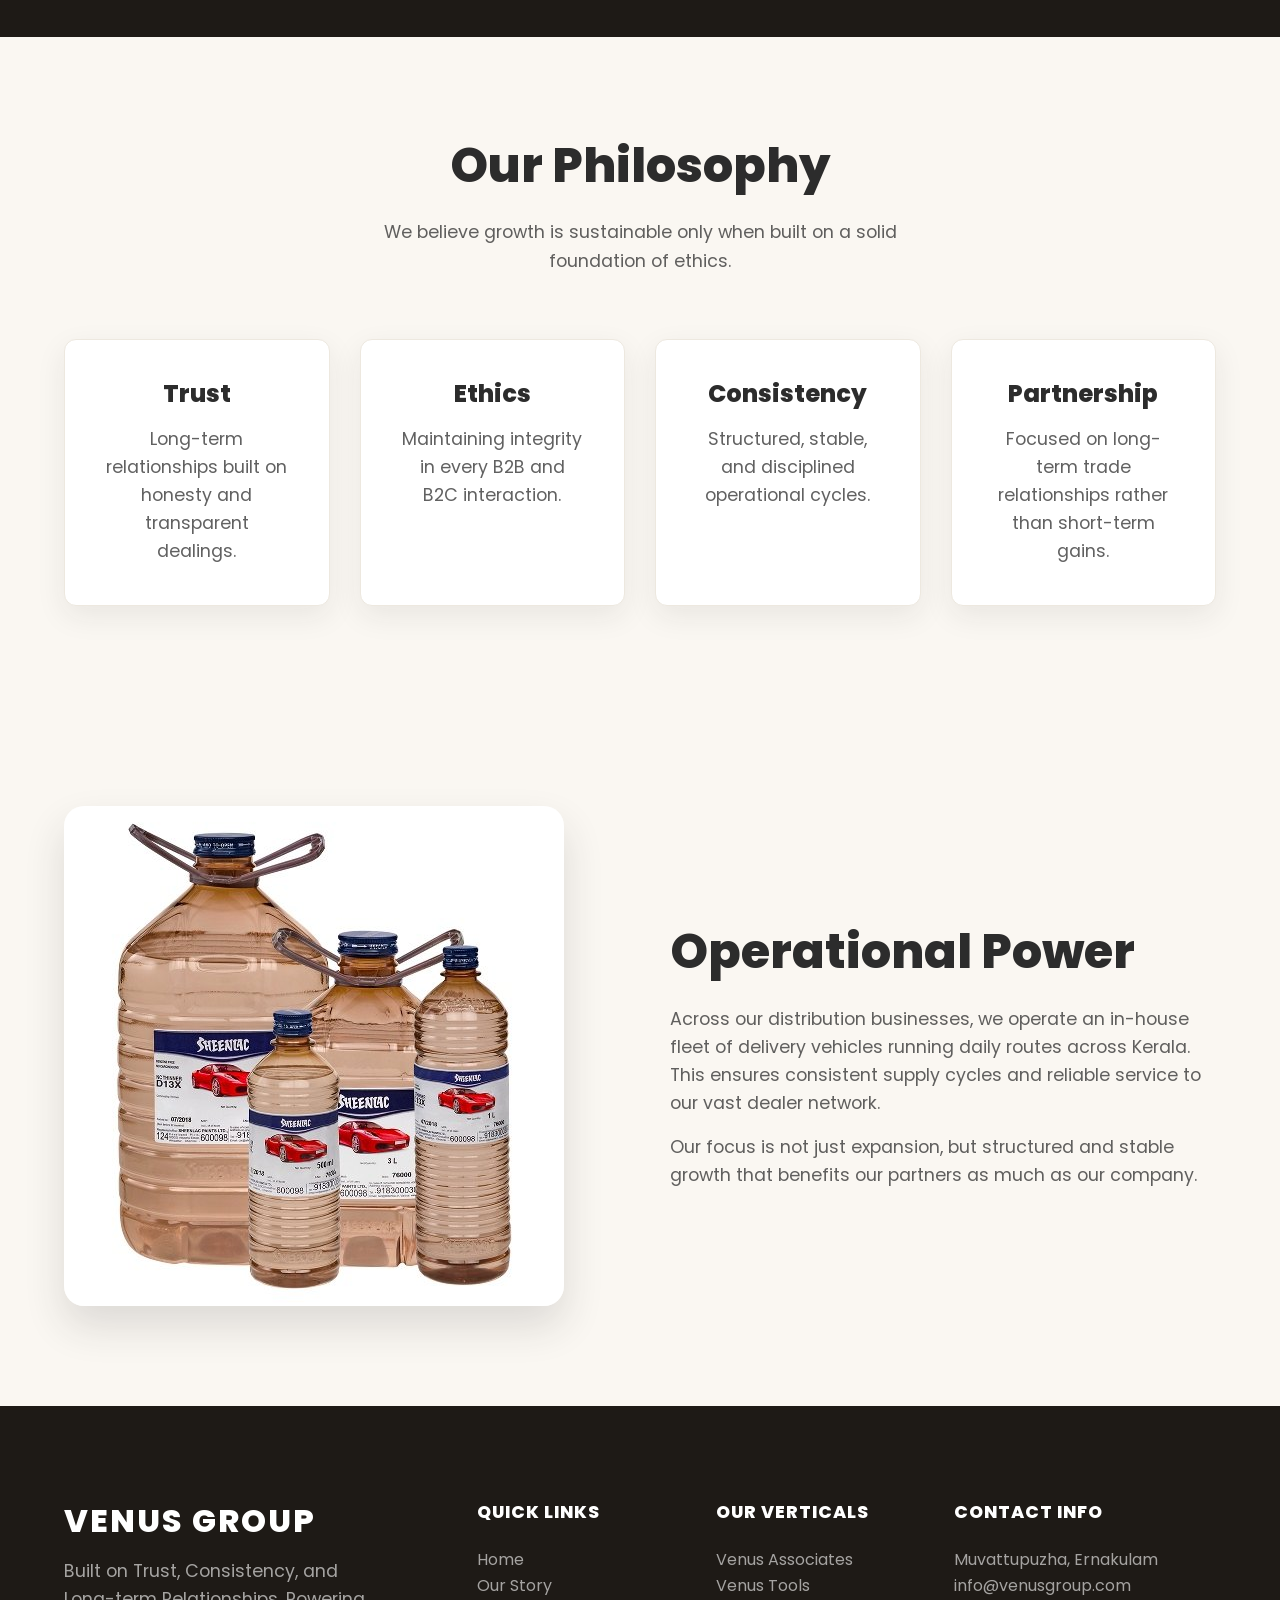
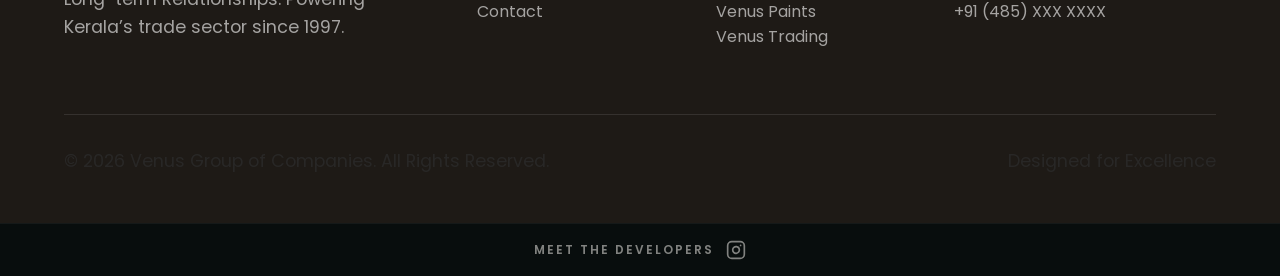
==== commit 4f7789d0: "second commit" ====
--- a/about.html
+++ b/about.html
@@ -7,7 +7,7 @@
     <title>About Us - VENUS GROUP</title>
     <link rel="preconnect" href="https://fonts.googleapis.com">
     <link rel="preconnect" href="https://fonts.gstatic.com" crossorigin>
-    <link href="https://fonts.googleapis.com/css2?family=Outfit:wght@300;400;600;800&display=swap" rel="stylesheet">
+    <link href="https://fonts.googleapis.com/css2?family=Poppins:wght@300;400;600;800&display=swap" rel="stylesheet">
     <link rel="stylesheet" href="style.css?v=3.0">
     <style>
         .about-hero {
@@ -102,6 +102,7 @@
                 <a href="index.html">Home</a>
                 <a href="about.html">About Us</a>
                 <a href="index.html#verticals">Our Businesses</a>
+                <a href="index.html#brands">Our Brands</a>
                 <a href="index.html#contact">Contact</a>
             </nav>
         </div>
--- a/style.css
+++ b/style.css
@@ -9,7 +9,7 @@
     --color-white: #FFFFFF;
     --color-black: #1A1410;
 
-    --font-primary: 'Outfit', sans-serif;
+    --font-primary: 'Poppins', sans-serif;
 
     --shadow-soft: 0 10px 30px rgba(44, 44, 44, 0.08);
     --shadow-hover: 0 20px 40px rgba(44, 44, 44, 0.14);
@@ -1518,4 +1518,25 @@
     p.hero-tagline {
         font-size: 1rem !important;
     }
+}
+
+.branch-card {
+    background: var(--color-white);
+    border-radius: 12px;
+    box-shadow: var(--shadow-soft);
+    border: 1px solid #EDE8DF;
+    transition: var(--transition);
+    height: 100%;
+    display: flex;
+    flex-direction: column;
+}
+
+.branch-card:hover, .hover-lift:hover {
+    transform: translateY(-10px);
+    box-shadow: var(--shadow-hover);
+    border-color: var(--color-cyprus-light);
+}
+
+.hover-lift {
+    transition: var(--transition);
 }
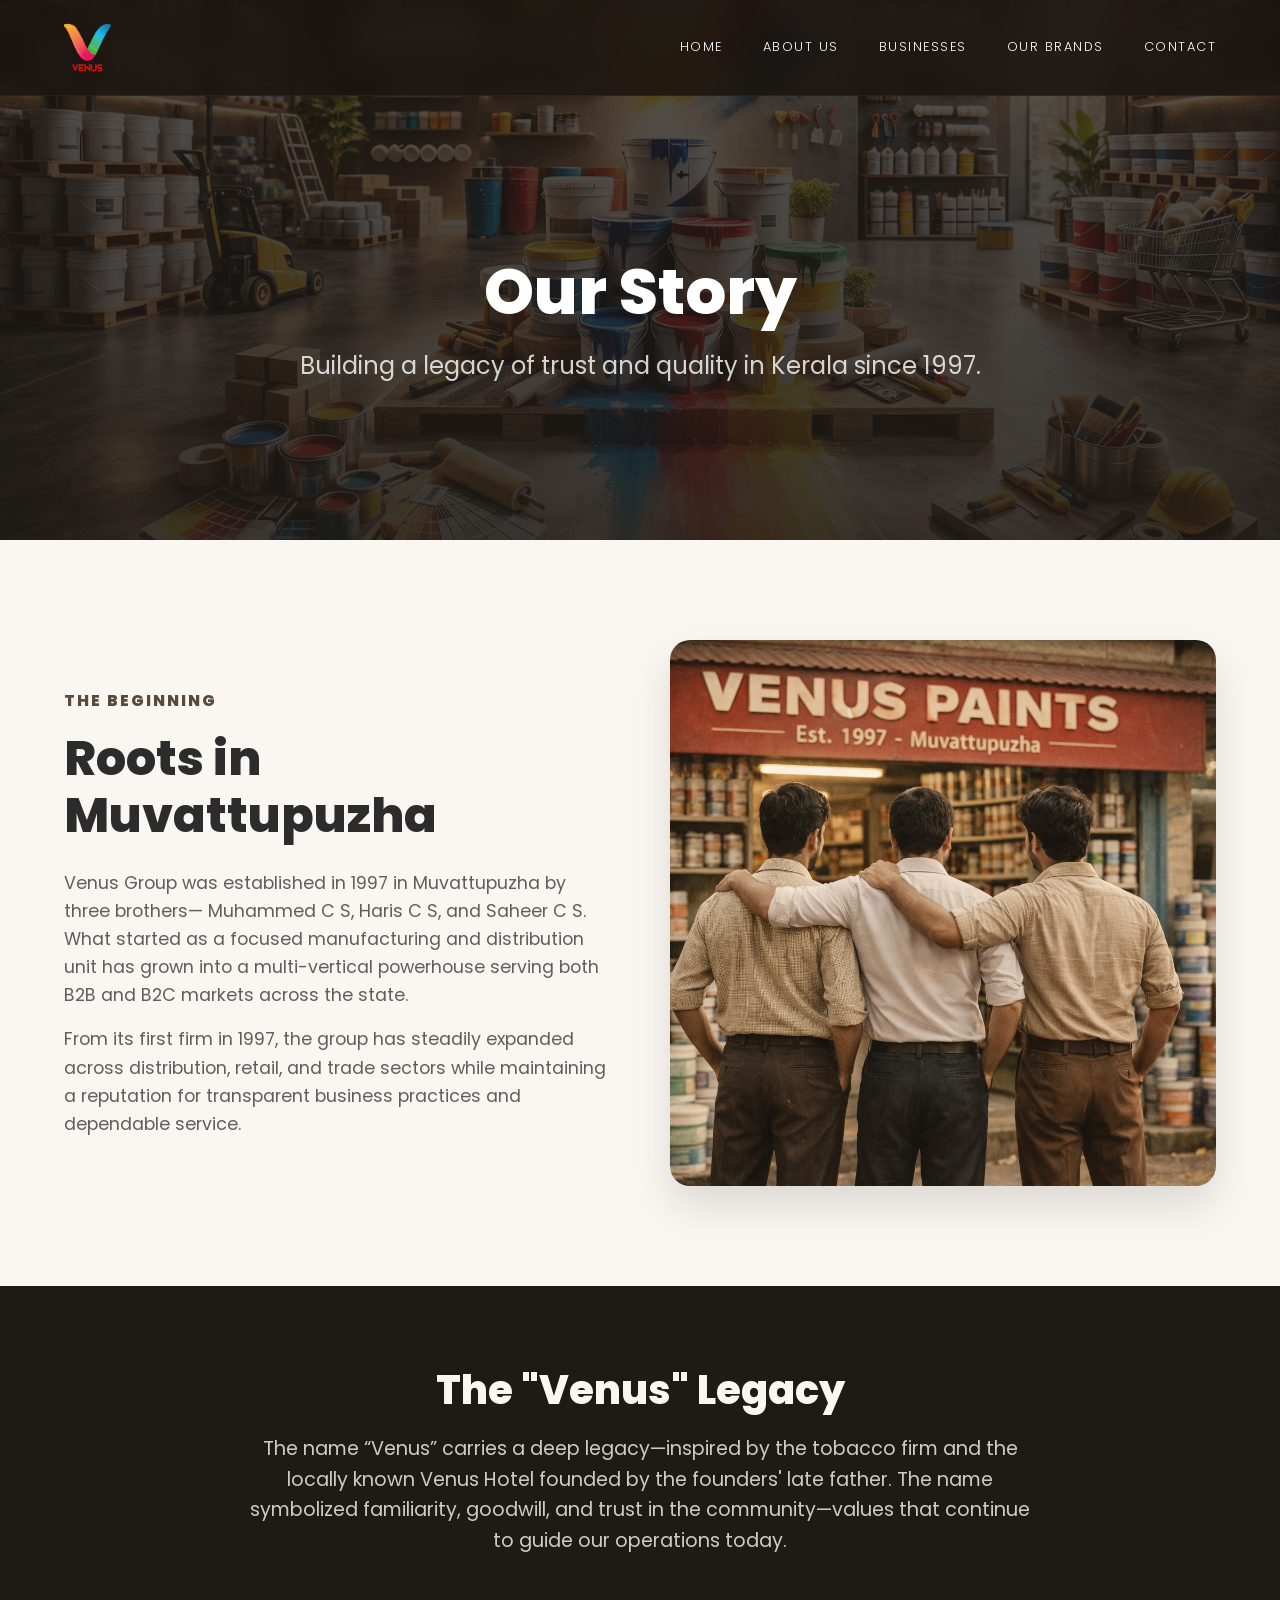
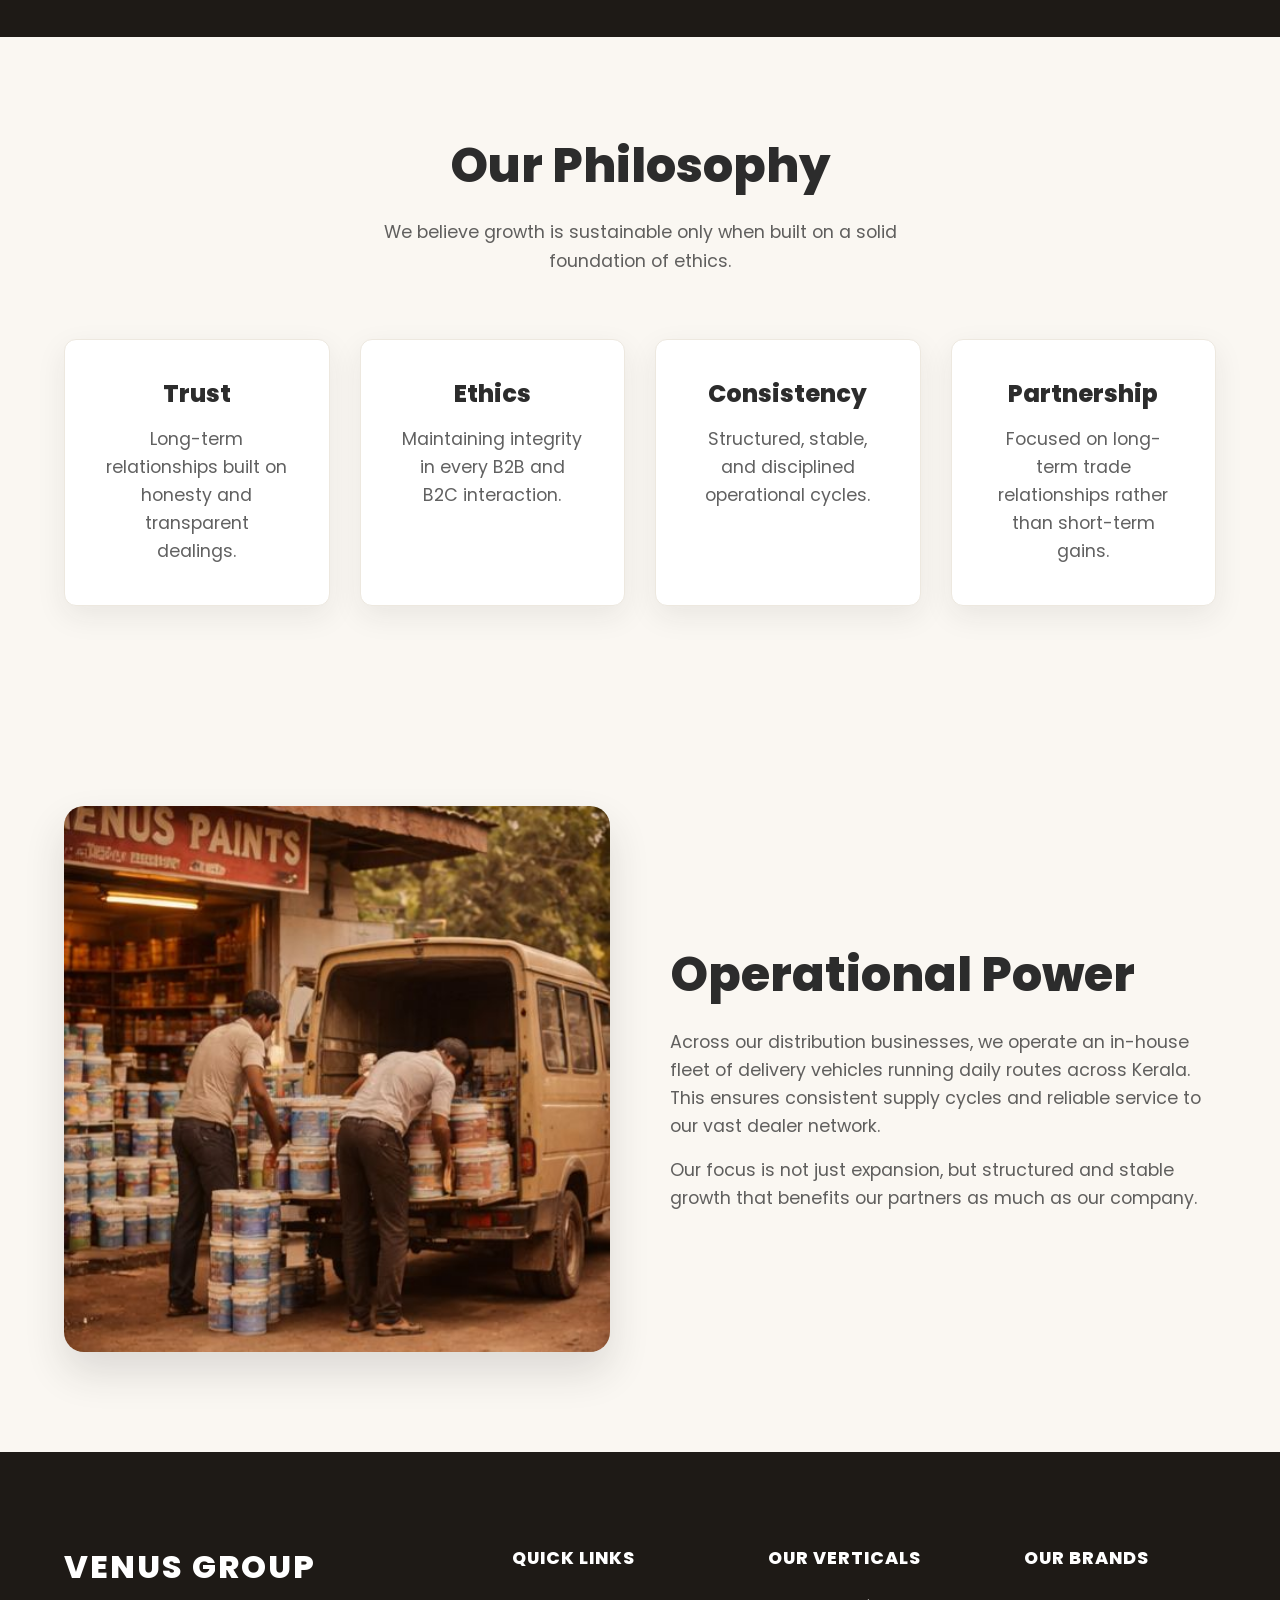
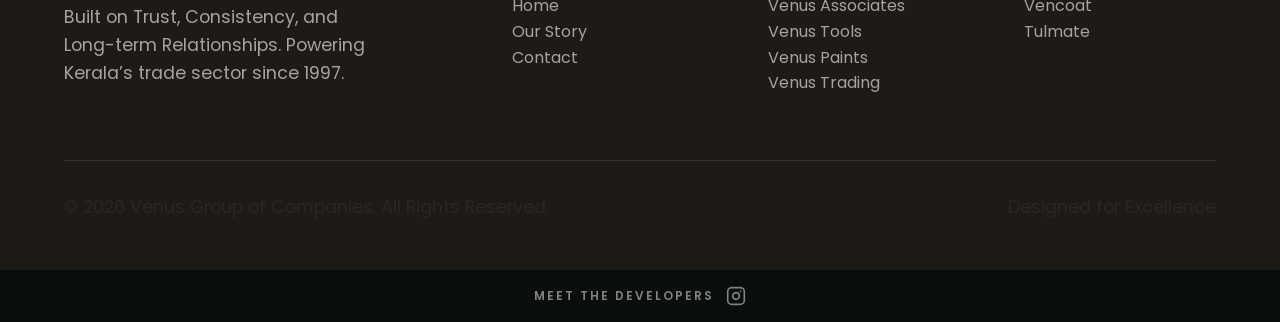
==== commit 5d7c0cf5: "third" ====
--- a/about.html
+++ b/about.html
@@ -8,7 +8,7 @@
     <link rel="preconnect" href="https://fonts.googleapis.com">
     <link rel="preconnect" href="https://fonts.gstatic.com" crossorigin>
     <link href="https://fonts.googleapis.com/css2?family=Poppins:wght@300;400;600;800&display=swap" rel="stylesheet">
-    <link rel="stylesheet" href="style.css?v=3.0">
+    <link rel="stylesheet" href="style.css?v=4.0">
     <style>
         .about-hero {
             height: 60vh;
@@ -90,8 +90,10 @@
 <body>
     <header class="navbar">
         <div class="container nav-container">
-            <div class="logo">
-                <a href="index.html" style="color: inherit;">VENUS GROUP</a>
+            <div class="logo" style="display: flex; align-items: center;">
+                <a href="index.html" style="display: inline-flex; align-items: center; height: 55px;">
+                    <img src="images/venus_logo.png" alt="Venus Group Logo" style="height: 100%; width: auto; object-fit: contain;">
+                </a>
             </div>
             <button class="hamburger" id="hamburger-btn" aria-label="Toggle menu">
                 <span></span>
@@ -101,7 +103,7 @@
             <nav class="nav-links" id="nav-links">
                 <a href="index.html">Home</a>
                 <a href="about.html">About Us</a>
-                <a href="index.html#verticals">Our Businesses</a>
+                <a href="index.html#verticals">Businesses</a>
                 <a href="index.html#brands">Our Brands</a>
                 <a href="index.html#contact">Contact</a>
             </nav>
@@ -133,8 +135,8 @@
                             business practices and dependable service.</p>
                     </div>
                     <div>
-                        <img src="images/associates_1.png" alt="Venus Legacy"
-                            style="border-radius: 20px; box-shadow: var(--shadow-hover);">
+                        <img src="three brothers.jpeg" alt="Venus Group Founders"
+                            style="border-radius: 20px; box-shadow: var(--shadow-hover); width: 100%; aspect-ratio: 1/1; object-fit: cover;">
                     </div>
                 </div>
             </div>
@@ -180,8 +182,8 @@
             <div class="container">
                 <div class="story-grid">
                     <div>
-                        <img src="trading.jpg" alt="Venus Logistics"
-                            style="border-radius: 20px; box-shadow: var(--shadow-hover);">
+                        <img src="about us old image.jpeg" alt="Venus Legacy Photo"
+                            style="border-radius: 20px; box-shadow: var(--shadow-hover); width: 100%; aspect-ratio: 1/1; object-fit: cover;">
                     </div>
                     <div>
                         <h2>Operational Power</h2>
@@ -217,17 +219,17 @@
                     <li><a href="service.html?title=Venus Associates">Venus Associates</a></li>
                     <li><a href="service.html?title=Venus Tools">Venus Tools</a></li>
                     <li><a href="service.html?title=Venus Paints">Venus Paints</a></li>
-                    <li><a href="service.html?title=Venus Trading Company">Venus Trading</a></li>
+                    <li><a href="service.html?title=VENUS TRADING CO.">Venus Trading</a></li>
                 </ul>
             </div>
             <div class="footer-col">
-                <h4>Contact Info</h4>
+                <h4>Our Brands</h4>
                 <ul>
-                    <li style="color: rgba(255,255,255,0.6); margin-bottom: 0.8rem;">Muvattupuzha, Ernakulam</li>
-                    <li style="color: rgba(255,255,255,0.6); margin-bottom: 0.8rem;">info@venusgroup.com</li>
-                    <li style="color: rgba(255,255,255,0.6);">+91 (485) XXX XXXX</li>
+                    <li><a href="index.html#brands">Vencoat</a></li>
+                    <li><a href="tulmate.html">Tulmate</a></li>
                 </ul>
             </div>
+
         </div>
         <div class="container footer-bottom">
             <p>&copy; 2026 Venus Group of Companies. All Rights Reserved.</p>
--- a/style.css
+++ b/style.css
@@ -1,1542 +1,1697 @@
-/* ========== VENUS STYLE SYSTEM ========== */
-
-/* --- Variables --- */
-:root {
-    --color-cyprus: #2C2C2C;
-    --color-cyprus-light: #5A4A3A;
-    --color-sand: #FAF7F2;
-    --color-sand-alt: #EDE8DF;
-    --color-white: #FFFFFF;
-    --color-black: #1A1410;
-
-    --font-primary: 'Poppins', sans-serif;
-
-    --shadow-soft: 0 10px 30px rgba(44, 44, 44, 0.08);
-    --shadow-hover: 0 20px 40px rgba(44, 44, 44, 0.14);
-
-    --glass-bg: rgba(255, 252, 247, 0.65);
-    --glass-border: rgba(237, 232, 223, 0.6);
-    --glass-blur: blur(12px);
-
-    --transition: all 0.3s cubic-bezier(0.25, 0.8, 0.25, 1);
-}
-
-/* --- Base & Reset --- */
-* {
-    margin: 0;
-    padding: 0;
-    box-sizing: border-box;
-}
-
-ul,
-li {
-    list-style: none;
-    padding: 0;
-    margin: 0;
-}
-
-html {
-    scroll-behavior: smooth;
-}
-
-body {
-    font-family: var(--font-primary);
-    background-color: var(--color-sand);
-    color: var(--color-cyprus);
-    line-height: 1.6;
-    overflow-x: hidden;
-}
-
-img {
-    max-width: 100%;
-    height: auto;
-    display: block;
-}
-
-.container {
-    width: 90%;
-    max-width: 1200px;
-    margin: 0 auto;
-}
-
-h1,
-h2,
-h3,
-h4 {
-    font-weight: 800;
-    line-height: 1.2;
-}
-
-/* --- Typography --- */
-h1 {
-    font-size: clamp(2.5rem, 5vw, 4rem);
-    margin-bottom: 1rem;
-}
-
-h2 {
-    font-size: clamp(2rem, 4vw, 3rem);
-    margin-bottom: 1.5rem;
-}
-
-h3 {
-    font-size: 1.5rem;
-    margin-bottom: 1rem;
-}
-
-p {
-    font-size: 1.1rem;
-    color: rgba(44, 44, 44, 0.75);
-}
-
-/* --- Buttons --- */
-a {
-    text-decoration: none;
-    font-weight: 600;
-    transition: var(--transition);
-}
-
-.btn-primary,
-.btn-secondary,
-.btn-primary-outline {
-    display: inline-block;
-    padding: 0.8rem 1.8rem;
-    border-radius: 4px;
-    font-size: 1rem;
-    letter-spacing: 0.5px;
-}
-
-.btn-primary {
-    background-color: var(--color-cyprus);
-    color: var(--color-sand);
-}
-
-.btn-primary:hover {
-    background-color: var(--color-cyprus-light);
-    transform: translateY(-2px);
-}
-
-.btn-secondary {
-    background-color: var(--color-white);
-    color: var(--color-cyprus);
-    box-shadow: var(--shadow-soft);
-}
-
-.btn-secondary:hover {
-    box-shadow: var(--shadow-hover);
-    transform: translateY(-2px);
-}
-
-.btn-primary-outline {
-    border: 2px solid var(--color-cyprus);
-    color: var(--color-cyprus);
-}
-
-.btn-primary-outline:hover {
-    background-color: var(--color-cyprus);
-    color: var(--color-sand);
-}
-
-.btn-primary-text {
-    color: var(--color-cyprus);
-    font-weight: 800;
-    font-size: 1.2rem;
-    border-bottom: 2px solid transparent;
-}
-
-.btn-primary-text:hover {
-    border-bottom-color: var(--color-cyprus);
-}
-
-.btn-mini {
-    background: var(--color-cyprus);
-    color: var(--color-sand);
-    border: none;
-    padding: 0.4rem 0.8rem;
-    border-radius: 4px;
-    cursor: pointer;
-    font-family: inherit;
-    font-weight: 600;
-    transition: var(--transition);
-}
-
-.btn-mini:hover {
-    background: var(--color-cyprus-light);
-}
-
-/* --- Navbar (Travel Version) --- */
-.navbar {
-    position: fixed;
-    top: 0;
-    width: 100%;
-    padding: 1.5rem 0;
-    z-index: 1000;
-}
-
-.nav-container {
-    display: flex;
-    justify-content: space-between;
-    align-items: center;
-}
-
-.navbar.travel-nav {
-    background: linear-gradient(to bottom, rgba(0, 0, 0, 0.6), transparent);
-}
-
-.nav-links {
-    display: flex;
-    gap: 2.5rem;
-    align-items: center;
-}
-
-.navbar .logo {
-    color: var(--color-white);
-    letter-spacing: 2px;
-    font-size: 1.4rem;
-}
-
-.navbar .nav-links a {
-    color: var(--color-white);
-    font-weight: 300;
-    text-transform: uppercase;
-    font-size: 0.8rem;
-    letter-spacing: 1.5px;
-}
-
-.navbar .logo,
-.navbar .nav-links a {
-    transition: color 0.5s ease;
-}
-
-.nav-dark-text .logo {
-    color: var(--color-cyprus) !important;
-}
-
-.nav-dark-text .nav-links a {
-    color: var(--color-cyprus) !important;
-}
-
-.nav-dark-text.travel-nav {
-    background: linear-gradient(to bottom, rgba(250, 247, 242, 0.55), transparent);
-}
-
-.icon-btn {
-    background: none;
-    border: none;
-    color: inherit;
-    cursor: pointer;
-    padding: 5px;
-    opacity: 0.8;
-    transition: var(--transition);
-}
-
-.icon-btn:hover {
-    opacity: 1;
-}
-
-/* --- Hamburger Button --- */
-.hamburger {
-    display: none;
-    flex-direction: column;
-    gap: 5px;
-    background: none;
-    border: none;
-    cursor: pointer;
-    padding: 5px;
-    z-index: 1100;
-}
-
-.hamburger span {
-    display: block;
-    width: 24px;
-    height: 2px;
-    background: var(--color-white);
-    border-radius: 2px;
-    transition: all 0.3s ease;
-}
-
-.nav-dark-text .hamburger span {
-    background: var(--color-cyprus);
-}
-
-.hamburger.open span:nth-child(1) {
-    transform: translateY(7px) rotate(45deg);
-}
-
-.hamburger.open span:nth-child(2) {
-    opacity: 0;
-}
-
-.hamburger.open span:nth-child(3) {
-    transform: translateY(-7px) rotate(-45deg);
-}
-
-/* --- Globe Hero Section --- */
-.globe-hero {
-    background: url('associates backg.jpeg') center/cover no-repeat;
-    height: 100vh;
-    padding: 0;
-    background-size: cover;
-    background-position: center;
-    transition: background-image 0.8s ease-in-out;
-    position: relative;
-}
-
-.hero-bg-overlay {
-    position: absolute;
-    top: 0;
-    left: 0;
-    width: 100%;
-    height: 100%;
-    background: linear-gradient(to right, rgba(0, 0, 0, 0.6) 0%, rgba(0, 0, 0, 0.2) 50%, rgba(0, 0, 0, 0.6) 100%);
-    z-index: 1;
-}
-
-.globe-hero-container {
-    height: 100%;
-    position: relative;
-    z-index: 2;
-    display: flex;
-    flex-direction: column;
-    justify-content: center;
-    align-items: flex-start;
-    /* Align to the left */
-    padding-left: 0;
-    /* Horizontal breathing room */
-}
-
-.hero-title {
-    color: var(--color-white);
-    font-size: clamp(3rem, 8vw, 6rem);
-    line-height: 0.9;
-    margin-bottom: 0.5rem;
-    letter-spacing: -4px;
-    /* Move more left */
-    transition: var(--transition);
-}
-
-.hero-description {
-    color: var(--color-white);
-    opacity: 0.8;
-    max-width: 500px;
-    font-size: 0.95rem;
-    margin-bottom: 2rem;
-    line-height: 1.6;
-    font-weight: 300;
-}
-
-.hero-text-content {
-    max-width: 800px;
-    text-align: left;
-    /* Text to the left */
-    display: flex;
-    flex-direction: column;
-    align-items: flex-start;
-    /* Items inside to the left */
-    transform: translateY(-100px);
-    margin-left: -100px;
-    /* Move text content upwards */
-}
-
-.brand-v-pulse {
-    position: absolute;
-    left: 50%;
-    top: 50px;
-    transform: translateX(-50%);
-    z-index: 10;
-    pointer-events: none;
-}
-
-.location-tag {
-    color: var(--color-white);
-    text-transform: uppercase;
-    letter-spacing: 4px;
-    font-size: 0.9rem;
-    display: block;
-    margin-bottom: 1rem;
-    opacity: 0.9;
-}
-
-.hero-title {
-    color: var(--color-white);
-    font-size: clamp(2.5rem, 6vw, 4.5rem);
-    line-height: 0.9;
-    margin-bottom: 0.5rem;
-    letter-spacing: -2px;
-    transition: var(--transition);
-}
-
-.hero-subtitle {
-    color: var(--color-white);
-    opacity: 0.6;
-    letter-spacing: 2px;
-    font-size: 1rem;
-    margin-bottom: 2rem;
-    text-transform: uppercase;
-}
-
-.btn-discover {
-    display: inline-block;
-    padding: 1rem 2.5rem;
-    background: var(--color-white);
-    color: #000;
-    font-weight: 600;
-    text-transform: uppercase;
-    font-size: 0.8rem;
-    letter-spacing: 2px;
-    transition: var(--transition);
-}
-
-.btn-discover:hover {
-    background: rgba(255, 255, 255, 0.8);
-    transform: translateX(5px);
-}
-
-.hero-actions {
-    position: absolute;
-    bottom: 5%;
-    /* Align to bottom */
-    left: 2%;
-    /* Match the container left padding */
-    z-index: 10;
-}
-
-/* --- Floating Destination Cards --- */
-.floating-cards-wrapper {
-    position: absolute;
-    bottom: -8%;
-    right: 0;
-    display: flex;
-    gap: 1.5rem;
-    padding: 0 5%;
-    z-index: 20;
-}
-
-.destination-card {
-    width: 120px;
-    height: 180px;
-    background-size: cover;
-    background-position: center;
-    border-radius: 12px;
-    position: relative;
-    overflow: hidden;
-    cursor: pointer;
-    transition: all 0.8s cubic-bezier(0.25, 1, 0.5, 1);
-    box-shadow: 0 10px 30px rgba(0, 0, 0, 0.3);
-    opacity: 0.8;
-}
-
-.destination-card.active {
-    width: 220px;
-    height: 300px;
-    opacity: 1;
-    border: 2px solid var(--color-white);
-    transform: translateY(-40px);
-}
-
-.destination-card:hover {
-    opacity: 0.95;
-}
-
-.card-overlay {
-    position: absolute;
-    top: 0;
-    left: 0;
-    width: 100%;
-    height: 100%;
-    background: linear-gradient(to top, rgba(0, 0, 0, 0.8), transparent);
-}
-
-.card-content {
-    position: absolute;
-    bottom: 20px;
-    left: 20px;
-    color: var(--color-white);
-    width: 200px;
-    /* Ensure space for content */
-}
-
-.card-tag {
-    font-size: 0.7rem;
-    text-transform: uppercase;
-    letter-spacing: 2px;
-    opacity: 0.7;
-    display: block;
-}
-
-.card-content h3 {
-    font-size: 1.2rem;
-    margin-top: 5px;
-    transition: var(--transition);
-}
-
-.destination-card:hover .card-content h3 {
-    font-size: 1.8rem;
-}
-
-/* --- Pagination --- */
-.hero-footer {
-    position: absolute;
-    bottom: 10%;
-    left: 5%;
-}
-
-.pagination {
-    display: flex;
-    align-items: center;
-    gap: 1.5rem;
-    color: var(--color-white);
-}
-
-.curr-page {
-    font-size: 2.5rem;
-    font-weight: 800;
-}
-
-.pager-bar {
-    width: 100px;
-    height: 2px;
-    background: rgba(255, 255, 255, 0.2);
-    position: relative;
-    overflow: hidden;
-}
-
-.pager-progress {
-    position: absolute;
-    top: 0;
-    left: 0;
-    width: 0%;
-    height: 100%;
-    background: var(--color-white);
-}
-
-.hero-fade {
-    animation: heroFadeEffect 1s forwards;
-}
-
-@keyframes heroFadeEffect {
-    from {
-        opacity: 0.7;
-        filter: blur(3px);
-    }
-
-    to {
-        opacity: 1;
-        filter: blur(0);
-    }
-}
-
-.pager-bar::after {
-    content: '';
-    position: absolute;
-    top: 0;
-    left: 0;
-    width: 40%;
-    height: 100%;
-    background: var(--color-white);
-}
-
-.total-pages {
-    opacity: 0.5;
-    font-size: 1rem;
-    font-weight: 600;
-}
-
-
-/* --- Services Section --- */
-.services {
-    padding: 8rem 0;
-    background-color: var(--color-white);
-}
-
-.section-header {
-    margin-bottom: 4rem;
-    max-width: 600px;
-}
-
-.section-header.center {
-    margin: 0 auto 4rem;
-    text-align: center;
-}
-
-.services-grid {
-    display: grid;
-    grid-template-columns: repeat(auto-fit, minmax(250px, 1fr));
-    gap: 2rem;
-}
-
-.service-card {
-    background: var(--color-sand);
-    padding: 2.5rem 2rem;
-    border-radius: 8px;
-    text-align: left;
-    transition: var(--transition);
-    border: 1px solid transparent;
-}
-
-.service-card:hover {
-    background: var(--color-white);
-    box-shadow: var(--shadow-hover);
-    border-color: var(--color-sand-alt);
-    transform: translateY(-5px);
-}
-
-.card-icon {
-    font-size: 3rem;
-    margin-bottom: 1.5rem;
-}
-
-.view-more {
-    display: block;
-    margin-top: 1.5rem;
-    color: var(--color-cyprus);
-    font-weight: 800;
-    font-size: 0.9rem;
-    text-transform: uppercase;
-    letter-spacing: 1px;
-    opacity: 0;
-    transition: var(--transition);
-    transform: translateX(-10px);
-}
-
-.service-card:hover .view-more {
-    opacity: 1;
-    transform: translateX(0);
-}
-
-.service-card {
-    cursor: pointer;
-}
-
-/* --- About Section --- */
-.about {
-    padding: 8rem 0;
-    background-color: var(--color-sand);
-}
-
-.about-container {
-    display: flex;
-    align-items: center;
-    gap: 4rem;
-}
-
-.about-images {
-    flex: 1;
-    position: relative;
-    height: 500px;
-}
-
-.float-img {
-    position: absolute;
-    width: 300px;
-    top: 0;
-    left: 0;
-    border-radius: 8px;
-    box-shadow: var(--shadow-soft);
-    z-index: 2;
-    animation: float 6s ease-in-out infinite;
-}
-
-.float-img-alt {
-    position: absolute;
-    width: 300px;
-    bottom: 0;
-    right: 0;
-    border-radius: 8px;
-    box-shadow: var(--shadow-hover);
-    z-index: 1;
-    animation: float 8s ease-in-out infinite reverse;
-}
-
-.about-text {
-    flex: 1;
-}
-
-.lead-quote {
-    font-size: 1.5rem;
-    font-weight: 300;
-    font-style: italic;
-    margin-bottom: 2rem;
-    color: var(--color-cyprus);
-}
-
-/* --- Dashboard Prototype --- */
-.dashboard-section {
-    padding: 8rem 0;
-    background: var(--color-white) url('images/hero-bg.png') center/cover no-repeat fixed;
-    position: relative;
-}
-
-.dashboard-section::before {
-    content: '';
-    position: absolute;
-    top: 0;
-    left: 0;
-    width: 100%;
-    height: 100%;
-    background: rgba(250, 247, 242, 0.88);
-}
-
-.dashboard-glass-panel {
-    position: relative;
-    background: rgba(255, 255, 255, 0.4);
-    backdrop-filter: blur(16px);
-    border: 1px solid var(--color-white);
-    border-radius: 16px;
-    padding: 3rem;
-    box-shadow: var(--shadow-hover);
-}
-
-.dashboard-header {
-    display: flex;
-    justify-content: space-between;
-    align-items: center;
-    margin-bottom: 3rem;
-    padding-bottom: 1rem;
-    border-bottom: 1px solid rgba(44, 44, 44, 0.1);
-}
-
-.status-indicator {
-    background: rgba(44, 44, 44, 0.08);
-    padding: 0.5rem 1rem;
-    border-radius: 20px;
-    font-weight: 600;
-    display: flex;
-    align-items: center;
-    gap: 8px;
-}
-
-.status-indicator::before {
-    content: '';
-    display: inline-block;
-    width: 8px;
-    height: 8px;
-    background: #B59A7A;
-    border-radius: 50%;
-    box-shadow: 0 0 10px #B59A7A;
-    animation: pulse 2s infinite;
-}
-
-.dashboard-grid {
-    display: grid;
-    grid-template-columns: repeat(2, 1fr);
-    gap: 2rem;
-}
-
-.dash-widget {
-    background: var(--color-white);
-    padding: 2rem;
-    border-radius: 12px;
-    box-shadow: var(--shadow-soft);
-    transition: var(--transition);
-}
-
-.dash-widget:hover {
-    transform: translateY(-3px);
-    box-shadow: var(--shadow-hover);
-}
-
-.widget-title {
-    font-weight: 800;
-    font-size: 1.2rem;
-    margin-bottom: 0.5rem;
-}
-
-.widget-value {
-    color: rgba(44, 44, 44, 0.55);
-    font-size: 0.9rem;
-    margin-bottom: 1.5rem;
-}
-
-.progress-container {
-    height: 12px;
-    background: var(--color-sand);
-    border-radius: 6px;
-    overflow: hidden;
-    margin-bottom: 0.5rem;
-}
-
-.progress-bar {
-    height: 100%;
-    background: var(--color-cyprus);
-}
-
-.widget-metric {
-    font-weight: 800;
-    font-size: 1.1rem;
-    text-align: right;
-}
-
-.big-metric {
-    font-size: 4rem;
-    font-weight: 800;
-    line-height: 1;
-    margin-bottom: 0.5rem;
-}
-
-.map-placeholder {
-    height: 150px;
-    background: var(--color-sand-alt);
-    border-radius: 8px;
-    position: relative;
-    overflow: hidden;
-}
-
-.map-pin {
-    position: absolute;
-    font-size: 1.2rem;
-    animation: bounce 2s infinite;
-}
-
-.reorder-list {
-    list-style: none;
-}
-
-.reorder-list li {
-    display: flex;
-    justify-content: space-between;
-    align-items: center;
-    padding: 0.8rem 0;
-    border-bottom: 1px solid var(--color-sand);
-    font-weight: 600;
-}
-
-.reorder-list li:last-child {
-    border-bottom: none;
-}
-
-/* --- Footer --- */
-footer {
-    background: #1E1A16;
-    color: var(--color-sand);
-    padding: 6rem 0 3rem;
-    text-align: left;
-    /* Ensure base alignment is left */
-}
-
-.footer-grid {
-    display: grid !important;
-    grid-template-columns: 2fr 1fr 1fr 1.5fr;
-    gap: 4rem;
-    margin-bottom: 4rem;
-}
-
-.footer-brand h2 {
-    font-size: 2rem;
-    color: var(--color-white);
-    margin-bottom: 1rem;
-    letter-spacing: 2px;
-}
-
-.footer-brand p {
-    color: rgba(255, 255, 255, 0.6);
-    line-height: 1.6;
-    max-width: 320px;
-}
-
-.footer-col h4 {
-    color: var(--color-white);
-    margin-bottom: 1.5rem;
-    font-size: 1.1rem;
-    text-transform: uppercase;
-    letter-spacing: 1px;
-}
-
-.footer-col ul {
-    list-style: none !important;
-    /* Force remove bullets */
-    padding: 0;
-}
-
-.footer-col ul li {
-    margin-bottom: 0.8rem;
-    list-style: none;
-}
-
-.footer-col ul li a {
-    color: rgba(255, 255, 255, 0.6);
-    font-weight: 400;
-    transition: var(--transition);
-    text-decoration: none;
-}
-
-.footer-col ul li a:hover {
-    color: var(--color-white);
-    padding-left: 5px;
-}
-
-.footer-bottom {
-    padding-top: 2rem;
-    border-top: 1px solid rgba(255, 255, 255, 0.1);
-    display: flex;
-    justify-content: space-between;
-    align-items: center;
-    font-size: 0.9rem;
-    color: rgba(255, 255, 255, 0.5);
-}
-
-@media (max-width: 992px) {
-    .footer-grid {
-        grid-template-columns: 1fr 1fr;
-        gap: 3rem;
-    }
-}
-
-@media (max-width: 600px) {
-    .footer-grid {
-        grid-template-columns: 1fr;
-        text-align: center;
-    }
-
-    .footer-brand p {
-        margin: 0 auto;
-    }
-
-    .footer-bottom {
-        flex-direction: column;
-        gap: 1rem;
-    }
-}
-
-/* --- Animations --- */
-@keyframes fadeIn {
-    from {
-        opacity: 0;
-        transform: translateY(20px);
-    }
-
-    to {
-        opacity: 1;
-        transform: translateY(0);
-    }
-}
-
-@keyframes float {
-    0% {
-        transform: translateY(0);
-    }
-
-    50% {
-        transform: translateY(-15px);
-    }
-
-    100% {
-        transform: translateY(0);
-    }
-}
-
-@keyframes pulse {
-    0% {
-        opacity: 1;
-        transform: scale(1);
-    }
-
-    50% {
-        opacity: 0.5;
-        transform: scale(1.2);
-    }
-
-    100% {
-        opacity: 1;
-        transform: scale(1);
-    }
-}
-
-@keyframes bounce {
-
-    0%,
-    100% {
-        transform: translateY(0);
-    }
-
-    50% {
-        transform: translateY(-10px);
-    }
-}
-
-/* --- Contact Section --- */
-.contact-section {
-    padding: 8rem 0;
-    background-color: var(--color-white);
-}
-
-.contact-grid {
-    display: grid;
-    grid-template-columns: 1fr 1.5fr;
-    gap: 4rem;
-    margin-top: 3rem;
-}
-
-.contact-info {
-    display: flex;
-    flex-direction: column;
-    gap: 2rem;
-}
-
-.info-item h4 {
-    color: var(--color-cyprus-light);
-    margin-bottom: 0.5rem;
-    text-transform: uppercase;
-    font-size: 0.9rem;
-    letter-spacing: 1px;
-}
-
-.contact-form {
-    display: flex;
-    flex-direction: column;
-    gap: 1.5rem;
-}
-
-.contact-form input,
-.contact-form textarea {
-    width: 100%;
-    padding: 1rem;
-    background: var(--color-sand);
-    border: 1px solid var(--color-sand-alt);
-    border-radius: 4px;
-    font-family: inherit;
-    font-size: 1rem;
-    color: var(--color-cyprus);
-}
-
-.contact-form input:focus,
-.contact-form textarea:focus {
-    outline: none;
-    border-color: var(--color-cyprus);
-    background: var(--color-white);
-}
-
-/* --- Responsive --- */
-@media (max-width: 992px) {
-
-    .about-container,
-    .contact-grid {
-        flex-direction: column;
-        grid-template-columns: 1fr;
-    }
-
-    .about-images {
-        width: 100%;
-        margin-bottom: 2rem;
-    }
-
-    .dashboard-grid {
-        grid-template-columns: 1fr;
-    }
-}
-
-/* --- Modal Styles --- */
-.modal {
-    display: none;
-    position: fixed;
-    z-index: 2000;
-    left: 0;
-    top: 0;
-    width: 100%;
-    height: 100%;
-    background-color: rgba(0, 0, 0, 0.8);
-    backdrop-filter: blur(10px);
-    opacity: 0;
-    transition: opacity 0.4s ease;
-}
-
-.modal.show {
-    display: flex;
-    align-items: center;
-    justify-content: center;
-    opacity: 1;
-}
-
-.modal-content {
-    background-color: var(--color-white);
-    padding: 3rem;
-    border-radius: 16px;
-    width: 90%;
-    max-width: 900px;
-    position: relative;
-    box-shadow: 0 25px 50px rgba(0, 0, 0, 0.5);
-    transform: translateY(30px);
-    transition: transform 0.4s ease;
-}
-
-.modal.show .modal-content {
-    transform: translateY(0);
-}
-
-.close-modal {
-    position: absolute;
-    right: 20px;
-    top: 20px;
-    font-size: 2rem;
-    color: var(--color-cyprus);
-    cursor: pointer;
-    transition: var(--transition);
-}
-
-.close-modal:hover {
-    color: var(--color-cyprus-light);
-    transform: rotate(90deg);
-}
-
-.modal-grid {
-    display: grid;
-    grid-template-columns: 1.2fr 0.8fr;
-    gap: 2rem;
-    margin-top: 2rem;
-    align-items: center;
-}
-
-#modal-title {
-    color: var(--color-cyprus);
-    font-size: 2.5rem;
-    border-left: 5px solid var(--color-cyprus);
-    padding-left: 1.5rem;
-}
-
-#modal-desc {
-    font-size: 1.1rem;
-    margin-bottom: 2rem;
-}
-
-.modal-features {
-    list-style: none;
-}
-
-.modal-features li {
-    display: flex;
-    align-items: center;
-    gap: 15px;
-    margin-bottom: 15px;
-    font-weight: 600;
-}
-
-.modal-features li span {
-    background: var(--color-cyprus);
-    color: var(--color-white);
-    width: 25px;
-    height: 25px;
-    border-radius: 50%;
-    display: flex;
-    align-items: center;
-    justify-content: center;
-    font-size: 12px;
-}
-
-.modal-image {
-    height: 350px;
-    border-radius: 12px;
-    background-size: cover;
-    background-position: center;
-    box-shadow: var(--shadow-hover);
-}
-
-@media (max-width: 768px) {
-    .modal-grid {
-        grid-template-columns: 1fr;
-    }
-
-    .modal-image {
-        display: none;
-    }
-
-    .modal-content {
-        padding: 2rem;
-    }
-}
-
-/* --- Service Page Additions --- */
-.service-card {
-    cursor: pointer;
-}
-
-.nav-dark-text .logo,
-.nav-dark-text .nav-links a {
-    color: var(--color-cyprus) !important;
-}
-
-/* FINAL FOOTER OVERRIDES */
-footer .footer-grid {
-    display: grid !important;
-    grid-template-columns: 2fr 1fr 1fr 1.5fr !important;
-    text-align: left !important;
-}
-
-footer ul,
-footer li {
-    list-style: none !important;
-    list-style-type: none !important;
-    padding: 0 !important;
-    margin: 0 !important;
-}
-
-@media (max-width: 992px) {
-    footer .footer-grid {
-        grid-template-columns: 1fr 1fr !important;
-    }
-}
-
-@media (max-width: 600px) {
-    footer .footer-grid {
-        grid-template-columns: 1fr !important;
-        text-align: center !important;
-    }
-}
-
-/* DEVELOPER FOOTER STYLES */
-.developer-footer {
-    background-color: #080d0d;
-    color: var(--color-sand);
-    padding: 1rem 0;
-    font-size: 0.75rem;
-    letter-spacing: 2px;
-    border-top: 1px solid rgba(255, 255, 255, 0.05);
-    position: relative;
-    z-index: 1000;
-}
-
-.developer-content {
-    display: flex;
-    justify-content: center;
-    align-items: center;
-    opacity: 0.5;
-    transition: var(--transition);
-    text-transform: uppercase;
-    font-weight: 600;
-}
-
-.developer-content:hover {
-    opacity: 1;
-}
-
-.developer-content a {
-    color: inherit;
-    display: flex;
-    align-items: center;
-    justify-content: center;
-    gap: 12px;
-    width: 100%;
-    height: 100%;
-    text-decoration: none;
-    cursor: pointer;
-    position: relative;
-    z-index: 10;
-}
-
-.developer-content svg {
-    width: 20px;
-    height: 20px;
-    pointer-events: none;
-}
-
-/* ========== MOBILE RESPONSIVE ========== */
-@media (max-width: 768px) {
-
-    /* --- Hamburger Menu --- */
-    .hamburger {
-        display: flex !important;
-        position: relative;
-        z-index: 2001; /* Above the overlay */
-    }
-
-    /* Transparent navbar background on mobile */
-    .navbar {
-        background: transparent !important;
-        backdrop-filter: none !important;
-        padding: 1.5rem 0 !important;
-        z-index: 2000;
-    }
-    
-    .nav-container {
-        flex-direction: row;
-        justify-content: space-between;
-        align-items: center;
-        gap: 0;
-    }
-
-    /* Offset anchor scroll targets */
-    html {
-        scroll-padding-top: 80px;
-    }
-
-    .nav-links {
-        display: flex !important;
-        position: fixed !important;
-        top: 0 !important;
-        left: 0 !important;
-        width: 100vw !important;
-        height: 100vh !important;
-        background: #1A1410 !important; /* Pure dark for premium feel */
-        flex-direction: column !important;
-        justify-content: center !important;
-        align-items: center !important;
-        gap: 2.5rem !important;
-        opacity: 0;
-        visibility: hidden;
-        transition: all 0.5s cubic-bezier(0.77, 0, 0.175, 1) !important;
-        z-index: 1999; /* Just below navbar but above content */
-        margin-left: 0 !important;
-        padding: 0 !important;
-        transform: translateX(100%); /* Slide in from right */
-    }
-
-    .nav-links.open {
-        opacity: 1 !important;
-        visibility: visible !important;
-        transform: translateX(0);
-    }
-
-    .nav-links a {
-        color: var(--color-white) !important;
-        font-size: 1.8rem !important;
-        letter-spacing: 4px !important;
-        font-weight: 600 !important;
-        text-transform: uppercase;
-        position: relative;
-    }
-
-    .nav-links a::after {
-        content: '';
-        position: absolute;
-        bottom: -5px;
-        left: 0;
-        width: 0;
-        height: 2px;
-        background: var(--color-white);
-        transition: width 0.3s ease;
-    }
-
-    .nav-links a:hover::after {
-        width: 100%;
-    }
-
-    /* --- Hero Section --- */
-    .globe-hero {
-        height: 100svh;
-        min-height: 600px;
-        overflow: visible;
-    }
-
-    .hero-text-content {
-        transform: translateY(0) !important;
-        margin-left: 0 !important;
-        max-width: 100%;
-        padding: 0 1rem;
-        text-align: left;
-        position: relative;
-        z-index: 5;
-    }
-
-    .hero-title {
-        font-size: clamp(2rem, 8vw, 3rem) !important;
-        letter-spacing: -1px;
-        line-height: 1.1;
-    }
-
-    .hero-description {
-        font-size: 0.9rem;
-        max-width: 100%;
-    }
-
-    .brand-v-pulse {
-        display: none;
-    }
-
-    /* Display all floating destination cards on mobile without scrolling */
-    .floating-cards-wrapper {
-        display: flex !important;
-        flex-direction: row !important;
-        position: absolute !important;
-        bottom: -30px !important; /* Move it to the bottom edge overlapping the next section */
-        left: 0 !important;
-        right: 0 !important;
-        width: 100vw !important;
-        max-width: 100vw !important;
-        overflow-x: visible !important; /* No scroll needed now */
-        justify-content: center !important;
-        padding: 0 0.5rem !important;
-        margin-top: 0 !important;
-        gap: 0.5rem !important;
-        z-index: 30 !important; 
-    }
-
-    .destination-card {
-        flex: 1 !important; /* Distributes width equally among 4 cards */
-        width: auto !important;
-        min-width: 0 !important; /* Prevents overflow */
-        height: 120px !important;
-        border-radius: 8px !important;
-    }
-
-    .destination-card.active {
-        flex: 1.2 !important; /* Make active slightly wider */
-        width: auto !important;
-        min-width: 0 !important;
-        height: 140px !important;
-        transform: translateY(-10px) !important;
-    }
-    
-    /* Adjust internal text sizing so it fits narrow cards */
-    .destination-card .card-content {
-        width: calc(100% - 10px) !important;
-        left: 5px !important;
-        bottom: 5px !important;
-    }
-    
-    .destination-card .card-content h3 {
-        font-size: 0.8rem !important;
-        line-height: 1.1 !important;
-        margin-top: 2px !important;
-    }   
-    
-    .destination-card .card-tag {
-        font-size: 0.55rem !important;
-        letter-spacing: 0.5px !important;
-    }
-
-    .hero-actions {
-        position: relative;
-        bottom: auto;
-        left: auto;
-        margin-top: 1rem;
-        margin-bottom: 0rem; /* Removed the 250px gap */
-        padding: 0 0;
-        padding-left: 0.2rem;
-        z-index: 5;
-        align-self: flex-start;
-    }
-
-    .globe-hero-container {
-        padding: 5rem 1rem 150px 1rem !important; /* 150px bottom padding leaves exactly enough space for the cards */
-        justify-content: flex-end !important; /* Pushes the text and button down to sit directly above the cards */
-        align-items: flex-start;
-        flex-direction: column;
-        gap: 0;
-        position: static !important; /* Remove relative positioning so children can anchor to globe-hero */
-    }
-
-    /* --- About Section --- */
-    .about {
-        padding: 5rem 0;
-    }
-
-    .about-container {
-        flex-direction: column;
-        gap: 0;
-    }
-
-    .about-images {
-        position: relative;
-        width: 100%;
-        height: 220px;
-        flex-shrink: 0;
-        margin-bottom: 2rem;
-        overflow: hidden;
-        border-radius: 12px;
-    }
-
-    .float-img {
-        position: absolute;
-        width: 55%;
-        top: 0;
-        left: 0;
-        animation: none;
-        height: 100%;
-        object-fit: cover;
-        border-radius: 12px 0 0 12px;
-    }
-
-    .float-img-alt {
-        position: absolute;
-        width: 50%;
-        top: 0;
-        right: 0;
-        bottom: auto;
-        animation: none;
-        height: 100%;
-        object-fit: cover;
-        border-radius: 0 12px 12px 0;
-    }
-
-    .about-text {
-        width: 100%;
-        padding: 0 1rem;
-    }
-
-    /* --- Services Grid --- */
-    .services {
-        padding: 4rem 0;
-    }
-
-    .services-grid {
-        grid-template-columns: 1fr;
-        gap: 1.5rem;
-    }
-
-    .service-card {
-        padding: 1.25rem !important;
-    }
-
-    .card-cover-image {
-        margin: -1.25rem -1.25rem 1rem -1.25rem !important;
-        height: 140px !important;
-    }
-
-    .service-card h3 {
-        font-size: 1.25rem;
-        margin-bottom: 0.5rem;
-    }
-
-    .service-card p {
-        font-size: 0.95rem;
-    }
-
-    /* --- Dashboard / Why Partner --- */
-    .dashboard-section {
-        padding: 5rem 0;
-    }
-
-    .dashboard-grid {
-        grid-template-columns: 1fr;
-    }
-
-    /* --- Contact --- */
-    .contact-section {
-        padding: 5rem 0;
-    }
-
-    .contact-grid {
-        grid-template-columns: 1fr;
-        gap: 2.5rem;
-        margin-top: 2rem;
-    }
-
-    /* --- Section header --- */
-    .section-header.center {
-        padding: 0 0.5rem;
-    }
-
-    /* --- Hero tagline sizing --- */
-    p.hero-tagline {
-        font-size: 1rem !important;
-    }
-}
-
-.branch-card {
-    background: var(--color-white);
-    border-radius: 12px;
-    box-shadow: var(--shadow-soft);
-    border: 1px solid #EDE8DF;
-    transition: var(--transition);
-    height: 100%;
-    display: flex;
-    flex-direction: column;
-}
-
-.branch-card:hover, .hover-lift:hover {
-    transform: translateY(-10px);
-    box-shadow: var(--shadow-hover);
-    border-color: var(--color-cyprus-light);
-}
-
-.hover-lift {
-    transition: var(--transition);
-}+/* ========== VENUS STYLE SYSTEM ========== */
+
+/* --- Variables --- */
+:root {
+    --color-cyprus: #2C2C2C;
+    --color-cyprus-light: #5A4A3A;
+    --color-sand: #FAF7F2;
+    --color-sand-alt: #EDE8DF;
+    --color-white: #FFFFFF;
+    --color-black: #1A1410;
+
+    --font-primary: 'Poppins', sans-serif;
+
+    --shadow-soft: 0 10px 30px rgba(44, 44, 44, 0.08);
+    --shadow-hover: 0 20px 40px rgba(44, 44, 44, 0.14);
+
+    --glass-bg: rgba(255, 252, 247, 0.65);
+    --glass-border: rgba(237, 232, 223, 0.6);
+    --glass-blur: blur(12px);
+
+    --transition: all 0.3s cubic-bezier(0.25, 0.8, 0.25, 1);
+}
+
+/* --- Base & Reset --- */
+* {
+    margin: 0;
+    padding: 0;
+    box-sizing: border-box;
+}
+
+ul,
+li {
+    list-style: none;
+    padding: 0;
+    margin: 0;
+}
+
+html {
+    scroll-behavior: smooth;
+}
+
+body {
+    font-family: var(--font-primary);
+    background-color: var(--color-sand);
+    color: var(--color-cyprus);
+    line-height: 1.6;
+    overflow-x: hidden;
+}
+
+img {
+    max-width: 100%;
+    height: auto;
+    display: block;
+}
+
+.container {
+    width: 90%;
+    max-width: 1200px;
+    margin: 0 auto;
+}
+
+h1,
+h2,
+h3,
+h4 {
+    font-weight: 800;
+    line-height: 1.2;
+}
+
+/* --- Typography --- */
+h1 {
+    font-size: clamp(2.5rem, 5vw, 4rem);
+    margin-bottom: 1rem;
+}
+
+h2 {
+    font-size: clamp(2rem, 4vw, 3rem);
+    margin-bottom: 1.5rem;
+}
+
+h3 {
+    font-size: 1.5rem;
+    margin-bottom: 1rem;
+}
+
+p {
+    font-size: 1.1rem;
+    color: rgba(44, 44, 44, 0.75);
+}
+
+/* --- Buttons --- */
+a {
+    text-decoration: none;
+    font-weight: 600;
+    transition: var(--transition);
+}
+
+.btn-primary,
+.btn-secondary,
+.btn-primary-outline {
+    display: inline-block;
+    padding: 0.8rem 1.8rem;
+    border-radius: 4px;
+    font-size: 1rem;
+    letter-spacing: 0.5px;
+}
+
+.btn-primary {
+    background-color: var(--color-cyprus);
+    color: var(--color-sand);
+}
+
+.btn-primary:hover {
+    background-color: var(--color-cyprus-light);
+    transform: translateY(-2px);
+}
+
+.btn-secondary {
+    background-color: var(--color-white);
+    color: var(--color-cyprus);
+    box-shadow: var(--shadow-soft);
+}
+
+.btn-secondary:hover {
+    box-shadow: var(--shadow-hover);
+    transform: translateY(-2px);
+}
+
+.btn-primary-outline {
+    border: 2px solid var(--color-cyprus);
+    color: var(--color-cyprus);
+}
+
+.btn-primary-outline:hover {
+    background-color: var(--color-cyprus);
+    color: var(--color-sand);
+}
+
+.btn-primary-text {
+    color: var(--color-cyprus);
+    font-weight: 800;
+    font-size: 1.2rem;
+    border-bottom: 2px solid transparent;
+}
+
+.btn-primary-text:hover {
+    border-bottom-color: var(--color-cyprus);
+}
+
+.btn-mini {
+    background: var(--color-cyprus);
+    color: var(--color-sand);
+    border: none;
+    padding: 0.4rem 0.8rem;
+    border-radius: 4px;
+    cursor: pointer;
+    font-family: inherit;
+    font-weight: 600;
+    transition: var(--transition);
+}
+
+.btn-mini:hover {
+    background: var(--color-cyprus-light);
+}
+
+/* --- Navbar (Travel Version) --- */
+.navbar {
+    position: fixed;
+    top: 0;
+    width: 100%;
+    padding: 1.25rem 0;
+    z-index: 1000;
+    background: rgba(26, 20, 16, 0.85) !important;
+    backdrop-filter: blur(12px) !important;
+    -webkit-backdrop-filter: blur(12px) !important;
+    border-bottom: 1px solid rgba(255, 255, 255, 0.05);
+    transition: all 0.4s ease;
+}
+
+.nav-container {
+    display: flex;
+    justify-content: space-between;
+    align-items: center;
+}
+
+.navbar.travel-nav {
+    background: linear-gradient(to bottom, rgba(0, 0, 0, 0.6), transparent);
+}
+
+.nav-links {
+    display: flex;
+    gap: 2.5rem;
+    align-items: center;
+}
+
+.navbar .logo {
+    color: var(--color-white);
+    letter-spacing: 2px;
+    font-size: 1.4rem;
+}
+
+.navbar .nav-links a {
+    color: var(--color-white);
+    font-weight: 300;
+    text-transform: uppercase;
+    font-size: 0.8rem;
+    letter-spacing: 1.5px;
+}
+
+.navbar .logo,
+.navbar .nav-links a {
+    transition: color 0.5s ease;
+}
+
+.nav-dark-text {
+    background: rgba(250, 247, 242, 0.9) !important;
+    border-bottom: 1px solid rgba(44, 44, 44, 0.05);
+}
+
+.nav-dark-text .logo {
+    color: var(--color-cyprus) !important;
+}
+
+.nav-dark-text .nav-links a {
+    color: var(--color-cyprus) !important;
+}
+
+.nav-dark-text.travel-nav {
+    background: linear-gradient(to bottom, rgba(250, 247, 242, 0.55), transparent);
+}
+
+.icon-btn {
+    background: none;
+    border: none;
+    color: inherit;
+    cursor: pointer;
+    padding: 5px;
+    opacity: 0.8;
+    transition: var(--transition);
+}
+
+.icon-btn:hover {
+    opacity: 1;
+}
+
+/* --- Hamburger Button --- */
+.hamburger {
+    display: none;
+    flex-direction: column;
+    gap: 5px;
+    background: none;
+    border: none;
+    cursor: pointer;
+    padding: 5px;
+    z-index: 1100;
+}
+
+.hamburger span {
+    display: block;
+    width: 24px;
+    height: 2px;
+    background: var(--color-white);
+    border-radius: 2px;
+    transition: all 0.3s ease;
+}
+
+.nav-dark-text .hamburger span {
+    background: var(--color-cyprus);
+}
+
+.hamburger.open span:nth-child(1) {
+    transform: translateY(7px) rotate(45deg);
+}
+
+.hamburger.open span:nth-child(2) {
+    opacity: 0;
+}
+
+.hamburger.open span:nth-child(3) {
+    transform: translateY(-7px) rotate(-45deg);
+}
+
+/* --- Globe Hero Section --- */
+.globe-hero {
+    background: url('associates backg.jpeg') center/cover no-repeat;
+    height: 100vh;
+    padding: 0;
+    background-size: cover;
+    background-position: center;
+    transition: background-image 0.8s ease-in-out;
+    position: relative;
+}
+
+.hero-bg-overlay {
+    position: absolute;
+    top: 0;
+    left: 0;
+    width: 100%;
+    height: 100%;
+    background: linear-gradient(to right, rgba(0, 0, 0, 0.6) 0%, rgba(0, 0, 0, 0.2) 50%, rgba(0, 0, 0, 0.6) 100%);
+    z-index: 1;
+}
+
+.globe-hero-container {
+    height: 100%;
+    position: relative;
+    z-index: 2;
+    display: flex;
+    flex-direction: column;
+    justify-content: center;
+    align-items: flex-start;
+    /* Align to the left */
+    padding-left: 0;
+    /* Horizontal breathing room */
+}
+
+.hero-title {
+    color: var(--color-white);
+    font-size: clamp(3rem, 8vw, 6rem);
+    line-height: 0.9;
+    margin-bottom: 0.5rem;
+    letter-spacing: -4px;
+    /* Move more left */
+    transition: var(--transition);
+}
+
+.hero-description {
+    color: var(--color-white);
+    opacity: 1; /* Increased from 0.8 for better contrast */
+    max-width: 600px;
+    font-size: 1.1rem; /* Increased from 0.95rem */
+    margin-bottom: 2rem;
+    line-height: 1.6;
+    font-weight: 400; /* Increased from 300 */
+    text-shadow: 0 2px 10px rgba(0, 0, 0, 0.5); /* Added for readability */
+}
+
+.hero-text-content {
+    max-width: 800px;
+    text-align: left;
+    display: flex;
+    flex-direction: column;
+    align-items: flex-start;
+    transform: translateY(-80px); /* Slightly less upward shift */
+    margin-left: 0; /* Removed negative margin to prevent clipping */
+}
+
+.brand-v-pulse {
+    position: absolute;
+    left: 50%;
+    top: 50px;
+    transform: translateX(-50%);
+    z-index: 10;
+    pointer-events: none;
+}
+
+.location-tag {
+    color: var(--color-white);
+    text-transform: uppercase;
+    letter-spacing: 4px;
+    font-size: 0.9rem;
+    display: block;
+    margin-bottom: 1rem;
+    opacity: 0.9;
+}
+
+.hero-title {
+    color: var(--color-white);
+    font-size: clamp(2.5rem, 6vw, 4.5rem);
+    line-height: 0.9;
+    margin-bottom: 0.5rem;
+    letter-spacing: -2px;
+    transition: var(--transition);
+    text-shadow: 0 5px 15px rgba(0, 0, 0, 0.4); /* Added for punchy look */
+}
+
+.hero-subtitle {
+    color: var(--color-white);
+    opacity: 0.6;
+    letter-spacing: 2px;
+    font-size: 1rem;
+    margin-bottom: 2rem;
+    text-transform: uppercase;
+}
+
+.btn-discover {
+    display: inline-block;
+    padding: 1rem 2.5rem;
+    background: var(--color-white);
+    color: #000;
+    font-weight: 600;
+    text-transform: uppercase;
+    font-size: 0.8rem;
+    letter-spacing: 2px;
+    transition: var(--transition);
+}
+
+.btn-discover:hover {
+    background: rgba(255, 255, 255, 0.8);
+    transform: translateX(5px);
+}
+
+.hero-actions {
+    position: absolute;
+    bottom: 8%; /* Slightly moved up from 5% for better framing */
+    left: 4%; /* Added more left breathing room */
+    z-index: 10;
+}
+
+/* --- Floating Destination Cards --- */
+.floating-cards-wrapper {
+    position: absolute;
+    bottom: -8%;
+    right: 0;
+    display: flex;
+    gap: 1.5rem;
+    padding: 0 5%;
+    z-index: 20;
+}
+
+.destination-card {
+    width: 120px;
+    height: 180px;
+    background-size: cover;
+    background-position: center;
+    border-radius: 12px;
+    position: relative;
+    overflow: hidden;
+    cursor: pointer;
+    transition: all 0.8s cubic-bezier(0.25, 1, 0.5, 1);
+    box-shadow: 0 10px 30px rgba(0, 0, 0, 0.3);
+    opacity: 0.8;
+}
+
+.destination-card.active {
+    width: 220px;
+    height: 300px;
+    opacity: 1;
+    border: 2px solid var(--color-white);
+    transform: translateY(-40px);
+}
+
+.destination-card:hover {
+    opacity: 0.95;
+}
+
+.card-overlay {
+    position: absolute;
+    top: 0;
+    left: 0;
+    width: 100%;
+    height: 100%;
+    background: linear-gradient(to top, rgba(0, 0, 0, 0.8), transparent);
+}
+
+.card-content {
+    position: absolute;
+    bottom: 20px;
+    left: 20px;
+    color: var(--color-white);
+    width: 200px;
+    /* Ensure space for content */
+}
+
+.card-tag {
+    font-size: 0.7rem;
+    text-transform: uppercase;
+    letter-spacing: 2px;
+    opacity: 0.7;
+    display: block;
+}
+
+.card-content h3 {
+    font-size: 1rem; /* Slightly reduced base size */
+    margin-top: 5px;
+    line-height: 1.2;
+    transition: var(--transition);
+    overflow: hidden;
+    text-overflow: ellipsis;
+}
+
+.destination-card.active .card-content h3 {
+    font-size: 1.4rem; /* Larger font only when active */
+}
+
+.destination-card:hover .card-content h3 {
+    font-size: 1.8rem;
+}
+
+/* --- Pagination --- */
+.hero-footer {
+    position: absolute;
+    bottom: 10%;
+    left: 5%;
+}
+
+.pagination {
+    display: flex;
+    align-items: center;
+    gap: 1.5rem;
+    color: var(--color-white);
+}
+
+.curr-page {
+    font-size: 2.5rem;
+    font-weight: 800;
+}
+
+.pager-bar {
+    width: 100px;
+    height: 2px;
+    background: rgba(255, 255, 255, 0.2);
+    position: relative;
+    overflow: hidden;
+}
+
+.pager-progress {
+    position: absolute;
+    top: 0;
+    left: 0;
+    width: 0%;
+    height: 100%;
+    background: var(--color-white);
+}
+
+.hero-fade {
+    animation: heroFadeEffect 1s forwards;
+}
+
+@keyframes heroFadeEffect {
+    from {
+        opacity: 0.7;
+        filter: blur(3px);
+    }
+
+    to {
+        opacity: 1;
+        filter: blur(0);
+    }
+}
+
+.pager-bar::after {
+    content: '';
+    position: absolute;
+    top: 0;
+    left: 0;
+    width: 40%;
+    height: 100%;
+    background: var(--color-white);
+}
+
+.total-pages {
+    opacity: 0.5;
+    font-size: 1rem;
+    font-weight: 600;
+}
+
+
+/* --- Services Section --- */
+.services {
+    padding: 8rem 0;
+    background-color: var(--color-white);
+}
+
+.section-header {
+    margin-bottom: 4rem;
+    max-width: 600px;
+}
+
+.section-header.center {
+    margin: 0 auto 4rem;
+    text-align: center;
+}
+
+.services-grid {
+    display: grid;
+    grid-template-columns: repeat(auto-fit, minmax(250px, 1fr));
+    gap: 2rem;
+}
+
+.service-card {
+    background: var(--color-sand);
+    padding: 2.5rem 2rem;
+    border-radius: 8px;
+    text-align: left;
+    transition: var(--transition);
+    border: 1px solid transparent;
+}
+
+.service-card:hover {
+    background: var(--color-white);
+    box-shadow: var(--shadow-hover);
+    border-color: var(--color-sand-alt);
+    transform: translateY(-5px);
+}
+
+.card-icon {
+    font-size: 3rem;
+    margin-bottom: 1.5rem;
+}
+
+.view-more {
+    display: block;
+    margin-top: 1.5rem;
+    color: var(--color-cyprus);
+    font-weight: 800;
+    font-size: 0.9rem;
+    text-transform: uppercase;
+    letter-spacing: 1px;
+    opacity: 0;
+    transition: var(--transition);
+    transform: translateX(-10px);
+}
+
+.service-card:hover .view-more {
+    opacity: 1;
+    transform: translateX(0);
+}
+
+.service-card {
+    cursor: pointer;
+}
+
+/* --- About Section --- */
+.about {
+    padding: 8rem 0;
+    background-color: var(--color-sand);
+}
+
+.about-container {
+    display: flex;
+    align-items: center;
+    gap: 4rem;
+}
+
+.about-images {
+    flex: 1;
+    position: relative;
+    height: 500px;
+}
+
+.float-img {
+    position: absolute;
+    width: 300px;
+    top: 0;
+    left: 0;
+    aspect-ratio: 1 / 1;
+    object-fit: cover;
+    border-radius: 8px;
+    box-shadow: var(--shadow-soft);
+    z-index: 2;
+    animation: float 6s ease-in-out infinite;
+}
+
+.float-img-alt {
+    position: absolute;
+    width: 300px;
+    bottom: 0;
+    right: 0;
+    aspect-ratio: 1 / 1;
+    object-fit: cover;
+    border-radius: 8px;
+    box-shadow: var(--shadow-hover);
+    z-index: 1;
+    animation: float 8s ease-in-out infinite reverse;
+}
+
+.about-text {
+    flex: 1;
+}
+
+.lead-quote {
+    font-size: 1.5rem;
+    font-weight: 300;
+    font-style: italic;
+    margin-bottom: 2rem;
+    color: var(--color-cyprus);
+}
+
+/* --- Dashboard Prototype --- */
+.dashboard-section {
+    padding: 8rem 0;
+    background: var(--color-white) url('images/hero-bg.png') center/cover no-repeat fixed;
+    position: relative;
+}
+
+.dashboard-section::before {
+    content: '';
+    position: absolute;
+    top: 0;
+    left: 0;
+    width: 100%;
+    height: 100%;
+    background: rgba(250, 247, 242, 0.88);
+}
+
+.dashboard-glass-panel {
+    position: relative;
+    background: rgba(255, 255, 255, 0.4);
+    backdrop-filter: blur(16px);
+    border: 1px solid var(--color-white);
+    border-radius: 16px;
+    padding: 3rem;
+    box-shadow: var(--shadow-hover);
+}
+
+.dashboard-header {
+    display: flex;
+    justify-content: space-between;
+    align-items: center;
+    margin-bottom: 3rem;
+    padding-bottom: 1rem;
+    border-bottom: 1px solid rgba(44, 44, 44, 0.1);
+}
+
+.status-indicator {
+    background: rgba(44, 44, 44, 0.08);
+    padding: 0.5rem 1rem;
+    border-radius: 20px;
+    font-weight: 600;
+    display: flex;
+    align-items: center;
+    gap: 8px;
+}
+
+.status-indicator::before {
+    content: '';
+    display: inline-block;
+    width: 8px;
+    height: 8px;
+    background: #B59A7A;
+    border-radius: 50%;
+    box-shadow: 0 0 10px #B59A7A;
+    animation: pulse 2s infinite;
+}
+
+.dashboard-grid {
+    display: grid;
+    grid-template-columns: repeat(2, 1fr);
+    gap: 2rem;
+}
+
+.dash-widget {
+    background: var(--color-white);
+    padding: 2rem;
+    border-radius: 12px;
+    box-shadow: var(--shadow-soft);
+    transition: var(--transition);
+}
+
+.dash-widget:hover {
+    transform: translateY(-3px);
+    box-shadow: var(--shadow-hover);
+}
+
+.widget-title {
+    font-weight: 800;
+    font-size: 1.2rem;
+    margin-bottom: 0.5rem;
+}
+
+.widget-value {
+    color: rgba(44, 44, 44, 0.55);
+    font-size: 0.9rem;
+    margin-bottom: 1.5rem;
+}
+
+.progress-container {
+    height: 12px;
+    background: var(--color-sand);
+    border-radius: 6px;
+    overflow: hidden;
+    margin-bottom: 0.5rem;
+}
+
+.progress-bar {
+    height: 100%;
+    background: var(--color-cyprus);
+}
+
+.widget-metric {
+    font-weight: 800;
+    font-size: 1.1rem;
+    text-align: right;
+}
+
+.big-metric {
+    font-size: 4rem;
+    font-weight: 800;
+    line-height: 1;
+    margin-bottom: 0.5rem;
+}
+
+.map-placeholder {
+    height: 150px;
+    background: var(--color-sand-alt);
+    border-radius: 8px;
+    position: relative;
+    overflow: hidden;
+}
+
+.map-pin {
+    position: absolute;
+    font-size: 1.2rem;
+    animation: bounce 2s infinite;
+}
+
+.reorder-list {
+    list-style: none;
+}
+
+.reorder-list li {
+    display: flex;
+    justify-content: space-between;
+    align-items: center;
+    padding: 0.8rem 0;
+    border-bottom: 1px solid var(--color-sand);
+    font-weight: 600;
+}
+
+.reorder-list li:last-child {
+    border-bottom: none;
+}
+
+/* --- Footer --- */
+footer {
+    background: #1E1A16;
+    color: var(--color-sand);
+    padding: 6rem 0 3rem;
+    text-align: left;
+    /* Ensure base alignment is left */
+}
+
+.footer-grid {
+    display: grid !important;
+    grid-template-columns: 2fr 1fr 1fr 1fr;
+    gap: 4rem;
+    margin-bottom: 4rem;
+}
+
+.footer-brand h2 {
+    font-size: 2rem;
+    color: var(--color-white);
+    margin-bottom: 1rem;
+    letter-spacing: 2px;
+}
+
+.footer-brand p {
+    color: rgba(255, 255, 255, 0.6);
+    line-height: 1.6;
+    max-width: 320px;
+}
+
+.footer-col h4 {
+    color: var(--color-white);
+    margin-bottom: 1.5rem;
+    font-size: 1.1rem;
+    text-transform: uppercase;
+    letter-spacing: 1px;
+}
+
+.footer-col ul {
+    list-style: none !important;
+    /* Force remove bullets */
+    padding: 0;
+}
+
+.footer-col ul li {
+    margin-bottom: 0.8rem;
+    list-style: none;
+}
+
+.footer-col ul li a {
+    color: rgba(255, 255, 255, 0.6);
+    font-weight: 400;
+    transition: var(--transition);
+    text-decoration: none;
+}
+
+.footer-col ul li a:hover {
+    color: var(--color-white);
+    padding-left: 5px;
+}
+
+.footer-bottom {
+    padding-top: 2rem;
+    border-top: 1px solid rgba(255, 255, 255, 0.1);
+    display: flex;
+    justify-content: space-between;
+    align-items: center;
+    font-size: 0.9rem;
+    color: rgba(255, 255, 255, 0.5);
+}
+
+@media (max-width: 992px) {
+    .footer-grid {
+        grid-template-columns: 1fr 1fr;
+        gap: 3rem;
+    }
+}
+
+@media (max-width: 600px) {
+    .footer-grid {
+        grid-template-columns: 1fr;
+        text-align: center;
+    }
+
+    .footer-brand p {
+        margin: 0 auto;
+    }
+
+    .footer-bottom {
+        flex-direction: column;
+        gap: 1rem;
+    }
+}
+
+/* --- Animations --- */
+@keyframes fadeIn {
+    from {
+        opacity: 0;
+        transform: translateY(20px);
+    }
+
+    to {
+        opacity: 1;
+        transform: translateY(0);
+    }
+}
+
+@keyframes float {
+    0% {
+        transform: translateY(0);
+    }
+
+    50% {
+        transform: translateY(-15px);
+    }
+
+    100% {
+        transform: translateY(0);
+    }
+}
+
+@keyframes pulse {
+    0% {
+        opacity: 1;
+        transform: scale(1);
+    }
+
+    50% {
+        opacity: 0.5;
+        transform: scale(1.2);
+    }
+
+    100% {
+        opacity: 1;
+        transform: scale(1);
+    }
+}
+
+@keyframes bounce {
+
+    0%,
+    100% {
+        transform: translateY(0);
+    }
+
+    50% {
+        transform: translateY(-10px);
+    }
+}
+
+/* --- Contact Section --- */
+.contact-section {
+    padding: 8rem 0;
+    background-color: var(--color-white);
+}
+
+.contact-grid {
+    display: grid;
+    grid-template-columns: 1fr 1.5fr;
+    gap: 4rem;
+    margin-top: 3rem;
+}
+
+.contact-info {
+    display: flex;
+    flex-direction: column;
+    gap: 2rem;
+}
+
+.info-item h4 {
+    color: var(--color-cyprus-light);
+    margin-bottom: 0.5rem;
+    text-transform: uppercase;
+    font-size: 0.9rem;
+    letter-spacing: 1px;
+}
+
+.contact-form {
+    display: flex;
+    flex-direction: column;
+    gap: 1.5rem;
+}
+
+.contact-form input,
+.contact-form textarea {
+    width: 100%;
+    padding: 1rem;
+    background: var(--color-sand);
+    border: 1px solid var(--color-sand-alt);
+    border-radius: 4px;
+    font-family: inherit;
+    font-size: 1rem;
+    color: var(--color-cyprus);
+}
+
+.contact-form input:focus,
+.contact-form textarea:focus {
+    outline: none;
+    border-color: var(--color-cyprus);
+    background: var(--color-white);
+}
+
+/* --- Responsive --- */
+@media (max-width: 992px) {
+
+    .about-container,
+    .contact-grid {
+        flex-direction: column;
+        grid-template-columns: 1fr;
+    }
+
+    .about-images {
+        width: 100%;
+        margin-bottom: 2rem;
+    }
+
+    .dashboard-grid {
+        grid-template-columns: 1fr;
+    }
+}
+
+/* --- Modal Styles --- */
+.modal {
+    display: none;
+    position: fixed;
+    z-index: 2000;
+    left: 0;
+    top: 0;
+    width: 100%;
+    height: 100%;
+    background-color: rgba(0, 0, 0, 0.8);
+    backdrop-filter: blur(10px);
+    opacity: 0;
+    transition: opacity 0.4s ease;
+}
+
+.modal.show {
+    display: flex;
+    align-items: center;
+    justify-content: center;
+    opacity: 1;
+}
+
+.modal-content {
+    background-color: var(--color-white);
+    padding: 3rem;
+    border-radius: 16px;
+    width: 90%;
+    max-width: 900px;
+    position: relative;
+    box-shadow: 0 25px 50px rgba(0, 0, 0, 0.5);
+    transform: translateY(30px);
+    transition: transform 0.4s ease;
+}
+
+.modal.show .modal-content {
+    transform: translateY(0);
+}
+
+.close-modal {
+    position: absolute;
+    right: 20px;
+    top: 20px;
+    font-size: 2rem;
+    color: var(--color-cyprus);
+    cursor: pointer;
+    transition: var(--transition);
+}
+
+.close-modal:hover {
+    color: var(--color-cyprus-light);
+    transform: rotate(90deg);
+}
+
+.modal-grid {
+    display: grid;
+    grid-template-columns: 1.2fr 0.8fr;
+    gap: 2rem;
+    margin-top: 2rem;
+    align-items: center;
+}
+
+#modal-title {
+    color: var(--color-cyprus);
+    font-size: 2.5rem;
+    border-left: 5px solid var(--color-cyprus);
+    padding-left: 1.5rem;
+}
+
+#modal-desc {
+    font-size: 1.1rem;
+    margin-bottom: 2rem;
+}
+
+.modal-features {
+    list-style: none;
+}
+
+.modal-features li {
+    display: flex;
+    align-items: center;
+    gap: 15px;
+    margin-bottom: 15px;
+    font-weight: 600;
+}
+
+.modal-features li span {
+    background: var(--color-cyprus);
+    color: var(--color-white);
+    width: 25px;
+    height: 25px;
+    border-radius: 50%;
+    display: flex;
+    align-items: center;
+    justify-content: center;
+    font-size: 12px;
+}
+
+.modal-image {
+    height: 350px;
+    border-radius: 12px;
+    background-size: cover;
+    background-position: center;
+    box-shadow: var(--shadow-hover);
+}
+
+@media (max-width: 768px) {
+    .modal-grid {
+        grid-template-columns: 1fr;
+    }
+
+    .modal-image {
+        display: none;
+    }
+
+    .modal-content {
+        padding: 2rem;
+    }
+}
+
+/* --- Service Page Additions --- */
+.service-card {
+    cursor: pointer;
+}
+
+.nav-dark-text .logo,
+.nav-dark-text .nav-links a {
+    color: var(--color-cyprus) !important;
+}
+
+/* FINAL FOOTER OVERRIDES */
+footer .footer-grid {
+    display: grid !important;
+    grid-template-columns: 2fr 1fr 1fr 1fr !important;
+    text-align: left !important;
+}
+
+footer ul,
+footer li {
+    list-style: none !important;
+    list-style-type: none !important;
+    padding: 0 !important;
+    margin: 0 !important;
+}
+
+@media (max-width: 992px) {
+    footer .footer-grid {
+        grid-template-columns: 1fr 1fr !important;
+    }
+}
+
+@media (max-width: 600px) {
+    footer .footer-grid {
+        grid-template-columns: 1fr !important;
+        text-align: center !important;
+    }
+}
+
+/* DEVELOPER FOOTER STYLES */
+.developer-footer {
+    background-color: #080d0d;
+    color: var(--color-sand);
+    padding: 1rem 0;
+    font-size: 0.75rem;
+    letter-spacing: 2px;
+    border-top: 1px solid rgba(255, 255, 255, 0.05);
+    position: relative;
+    z-index: 1000;
+}
+
+.developer-content {
+    display: flex;
+    justify-content: center;
+    align-items: center;
+    opacity: 0.5;
+    transition: var(--transition);
+    text-transform: uppercase;
+    font-weight: 600;
+}
+
+.developer-content:hover {
+    opacity: 1;
+}
+
+.developer-content a {
+    color: inherit;
+    display: flex;
+    align-items: center;
+    justify-content: center;
+    gap: 12px;
+    width: 100%;
+    height: 100%;
+    text-decoration: none;
+    cursor: pointer;
+    position: relative;
+    z-index: 10;
+}
+
+.developer-content svg {
+    width: 20px;
+    height: 20px;
+    pointer-events: none;
+}
+
+/* ========== MOBILE RESPONSIVE ========== */
+@media (max-width: 768px) {
+
+    /* --- Hamburger Menu --- */
+    .hamburger {
+        display: flex !important;
+        position: relative;
+        z-index: 2001; /* Above the overlay */
+    }
+
+    /* Navbar mobile padding */
+    .navbar {
+        padding: 1rem 0 !important;
+        z-index: 2000;
+    }
+    
+    .nav-container {
+        flex-direction: row;
+        justify-content: space-between;
+        align-items: center;
+        gap: 0;
+    }
+
+    /* Offset anchor scroll targets */
+    html {
+        scroll-padding-top: 80px;
+    }
+
+    .nav-links {
+        display: flex !important;
+        position: fixed !important;
+        top: 0 !important;
+        left: 0 !important;
+        width: 100vw !important;
+        height: 100vh !important;
+        background: #1A1410 !important; /* Pure dark for premium feel */
+        flex-direction: column !important;
+        justify-content: center !important;
+        align-items: center !important;
+        gap: 2.5rem !important;
+        opacity: 0;
+        visibility: hidden;
+        transition: all 0.5s cubic-bezier(0.77, 0, 0.175, 1) !important;
+        z-index: 1999; /* Just below navbar but above content */
+        margin-left: 0 !important;
+        padding: 0 !important;
+        transform: translateX(100%); /* Slide in from right */
+    }
+
+    .nav-links.open {
+        opacity: 1 !important;
+        visibility: visible !important;
+        transform: translateX(0);
+    }
+
+    .nav-links a {
+        color: var(--color-white) !important;
+        font-size: 1.8rem !important;
+        letter-spacing: 4px !important;
+        font-weight: 600 !important;
+        text-transform: uppercase;
+        position: relative;
+    }
+
+    .nav-links a::after {
+        content: '';
+        position: absolute;
+        bottom: -5px;
+        left: 0;
+        width: 0;
+        height: 2px;
+        background: var(--color-white);
+        transition: width 0.3s ease;
+    }
+
+    .nav-links a:hover::after {
+        width: 100%;
+    }
+
+    /* --- Hero Section --- */
+    .globe-hero {
+        height: 100svh;
+        min-height: 600px;
+        overflow: visible;
+    }
+
+    .hero-text-content {
+        transform: translateY(0) !important;
+        margin-left: 0 !important;
+        max-width: 100%;
+        padding: 0 1rem;
+        text-align: left;
+        position: relative;
+        z-index: 5;
+    }
+
+    .hero-title {
+        font-size: clamp(2rem, 8vw, 3rem) !important;
+        letter-spacing: -1px;
+        line-height: 1.1;
+    }
+
+    .hero-description {
+        font-size: 0.9rem;
+        max-width: 100%;
+    }
+
+    .brand-v-pulse {
+        display: none;
+    }
+
+    /* Display all floating destination cards on mobile without scrolling */
+    .floating-cards-wrapper {
+        display: flex !important;
+        flex-direction: row !important;
+        position: absolute !important;
+        bottom: -30px !important; /* Move it to the bottom edge overlapping the next section */
+        left: 0 !important;
+        right: 0 !important;
+        width: 100vw !important;
+        max-width: 100vw !important;
+        overflow-x: visible !important; /* No scroll needed now */
+        justify-content: center !important;
+        padding: 0 0.5rem !important;
+        margin-top: 0 !important;
+        gap: 0.5rem !important;
+        z-index: 30 !important; 
+    }
+
+    .destination-card {
+        flex: 1 !important; /* Distributes width equally among 4 cards */
+        width: auto !important;
+        min-width: 0 !important; /* Prevents overflow */
+        height: 120px !important;
+        border-radius: 8px !important;
+    }
+
+    .destination-card.active {
+        flex: 1.2 !important; /* Make active slightly wider */
+        width: auto !important;
+        min-width: 0 !important;
+        height: 140px !important;
+        transform: translateY(-10px) !important;
+    }
+    
+    /* Adjust internal text sizing so it fits narrow cards */
+    .destination-card .card-content {
+        width: calc(100% - 10px) !important;
+        left: 5px !important;
+        bottom: 5px !important;
+    }
+    
+    .destination-card .card-content h3 {
+        font-size: 0.8rem !important;
+        line-height: 1.1 !important;
+        margin-top: 2px !important;
+    }   
+    
+    .destination-card .card-tag {
+        font-size: 0.55rem !important;
+        letter-spacing: 0.5px !important;
+    }
+
+    .hero-actions {
+        position: relative;
+        bottom: auto;
+        left: auto;
+        margin-top: 1rem;
+        margin-bottom: 0rem; /* Removed the 250px gap */
+        padding: 0 0;
+        padding-left: 0.2rem;
+        z-index: 5;
+        align-self: flex-start;
+    }
+
+    .globe-hero-container {
+        padding: 5rem 1rem 150px 1rem !important; /* 150px bottom padding leaves exactly enough space for the cards */
+        justify-content: flex-end !important; /* Pushes the text and button down to sit directly above the cards */
+        align-items: flex-start;
+        flex-direction: column;
+        gap: 0;
+        position: static !important; /* Remove relative positioning so children can anchor to globe-hero */
+    }
+
+    /* --- About Section --- */
+    .about {
+        padding: 5rem 0;
+    }
+
+    .about-container {
+        flex-direction: column;
+        gap: 0;
+    }
+
+    .about-images {
+        position: relative;
+        width: 100%;
+        height: 220px;
+        flex-shrink: 0;
+        margin-bottom: 2rem;
+        overflow: hidden;
+        border-radius: 12px;
+    }
+
+    .float-img {
+        position: absolute;
+        width: 45%;
+        top: 0;
+        left: 0;
+        animation: none;
+        aspect-ratio: 1 / 1;
+        object-fit: cover;
+        border-radius: 12px;
+        box-shadow: var(--shadow-soft);
+    }
+
+    .float-img-alt {
+        position: absolute;
+        width: 45%;
+        top: 2rem; /* Give it a slight offset */
+        right: 0;
+        bottom: auto;
+        animation: none;
+        aspect-ratio: 1 / 1;
+        object-fit: cover;
+        border-radius: 12px;
+        box-shadow: var(--shadow-hover);
+        z-index: 1;
+    }
+
+    .about-text {
+        width: 100%;
+        padding: 0 1rem;
+    }
+
+    /* --- Services Grid --- */
+    .services {
+        padding: 4rem 0;
+    }
+
+    .services-grid {
+        grid-template-columns: 1fr;
+        gap: 1.5rem;
+    }
+
+    .service-card {
+        padding: 1.25rem !important;
+    }
+
+    .card-cover-image {
+        margin: -1.25rem -1.25rem 1rem -1.25rem !important;
+        height: 140px !important;
+    }
+
+    .service-card h3 {
+        font-size: 1.25rem;
+        margin-bottom: 0.5rem;
+    }
+
+    .service-card p {
+        font-size: 0.95rem;
+    }
+
+    /* --- Dashboard / Why Partner --- */
+    .dashboard-section {
+        padding: 5rem 0;
+    }
+
+    .dashboard-grid {
+        grid-template-columns: 1fr;
+    }
+
+    /* --- Contact --- */
+    .contact-section {
+        padding: 5rem 0;
+    }
+
+    .contact-grid {
+        grid-template-columns: 1fr;
+        gap: 2.5rem;
+        margin-top: 2rem;
+    }
+
+    /* --- Section header --- */
+    .section-header.center {
+        padding: 0 0.5rem;
+    }
+
+    /* --- Hero tagline sizing --- */
+    p.hero-tagline {
+        font-size: 1rem !important;
+    }
+}
+
+.branch-card {
+    background: var(--color-white);
+    border-radius: 12px;
+    box-shadow: var(--shadow-soft);
+    border: 1px solid #EDE8DF;
+    transition: var(--transition);
+    height: 100%;
+    display: flex;
+    flex-direction: column;
+}
+
+.branch-card:hover, .hover-lift:hover {
+    transform: translateY(-10px);
+    box-shadow: var(--shadow-hover);
+    border-color: var(--color-cyprus-light);
+}
+
+.hover-lift {
+    transition: var(--transition);
+}
+
+/* --- Brand Card Flip Animation --- */
+.flip-card {
+    background-color: transparent;
+    height: 520px;
+    perspective: 1000px;
+    cursor: pointer;
+}
+
+.flip-card-inner {
+    position: relative;
+    width: 100%;
+    height: 100%;
+    text-align: center;
+    transition: transform 0.8s cubic-bezier(0.4, 0, 0.2, 1);
+    transform-style: preserve-3d;
+}
+
+.flip-card.flipped .flip-card-inner {
+    transform: rotateY(180deg);
+}
+
+.flip-card-front, .flip-card-back {
+    position: absolute;
+    width: 100%;
+    height: 100%;
+    -webkit-backface-visibility: hidden; /* Safari */
+    backface-visibility: hidden;
+    border-radius: 12px;
+    overflow: hidden;
+    background: white;
+    border: 1px solid #EDE8DF;
+}
+
+.flip-card-front {
+    display: flex;
+    flex-direction: column;
+}
+
+.flip-card-back {
+    background: linear-gradient(135deg, #1A1410 0%, #2C2C2C 100%);
+    color: white;
+    transform: rotateY(180deg);
+    display: flex;
+    flex-direction: column;
+    justify-content: center;
+    align-items: center;
+    padding: 2.5rem;
+    text-align: center;
+}
+
+.flip-card-back .logo-mini {
+    height: 60px;
+    margin-bottom: 1.5rem;
+    filter: brightness(0) invert(1); /* Make it white */
+}
+
+.flip-card-back h3 {
+    font-size: 2.2rem;
+    margin-bottom: 1rem;
+    color: var(--color-sand);
+    letter-spacing: 2px;
+}
+
+.flip-card-back .tagline {
+    font-size: 0.9rem;
+    text-transform: uppercase;
+    letter-spacing: 3px;
+    margin-bottom: 2rem;
+    color: rgba(255, 255, 255, 0.6);
+}
+
+.btn-flip-action {
+    background: var(--color-sand);
+    color: var(--color-black);
+    padding: 1rem 2.5rem;
+    border-radius: 50px;
+    font-weight: 800;
+    text-transform: uppercase;
+    letter-spacing: 1px;
+    transition: var(--transition);
+    border: none;
+    cursor: pointer;
+    font-family: inherit;
+    text-decoration: none;
+}
+
+.btn-flip-action:hover {
+    transform: scale(1.05);
+    box-shadow: 0 5px 25px rgba(255, 255, 255, 0.25);
+    background: white;
+}
+
+/* --- Visual Showcase Section --- */
+.showcase-section {
+    padding: 8rem 0;
+    background-color: var(--color-white);
+}
+
+.showcase-grid {
+    display: grid;
+    grid-template-columns: repeat(2, 1fr);
+    gap: 3rem;
+    max-width: 1000px;
+    margin: 0 auto;
+}
+
+.showcase-item {
+    border-radius: 20px;
+    overflow: hidden;
+    aspect-ratio: 1 / 1;
+    box-shadow: var(--shadow-soft);
+    transition: var(--transition);
+}
+
+.showcase-item img {
+    width: 100%;
+    height: 100%;
+    object-fit: cover;
+}
+
+.showcase-item:hover {
+    transform: translateY(-8px);
+    box-shadow: var(--shadow-hover);
+}
+
+@media (max-width: 768px) {
+    .showcase-section {
+        padding: 5rem 0;
+    }
+    
+    .showcase-grid {
+        gap: 1.5rem;
+        padding: 0 1rem;
+    }
+}
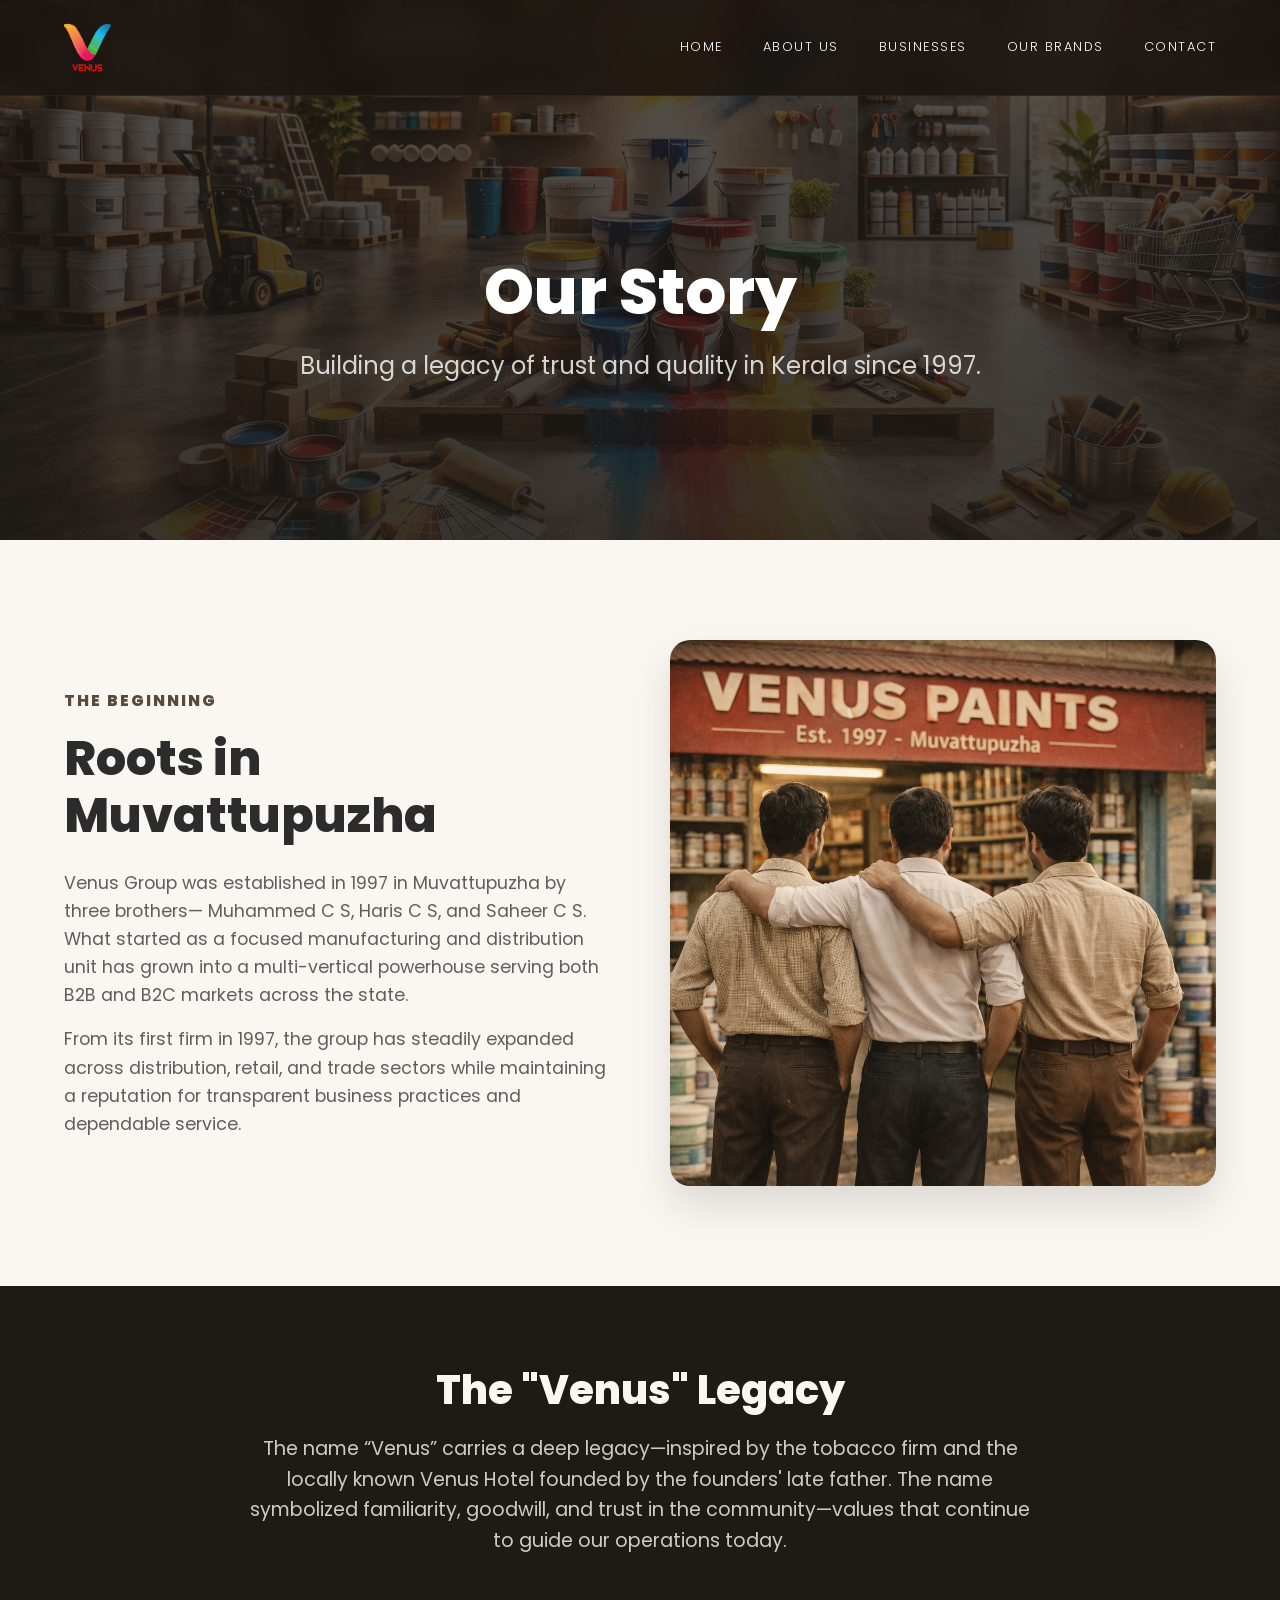
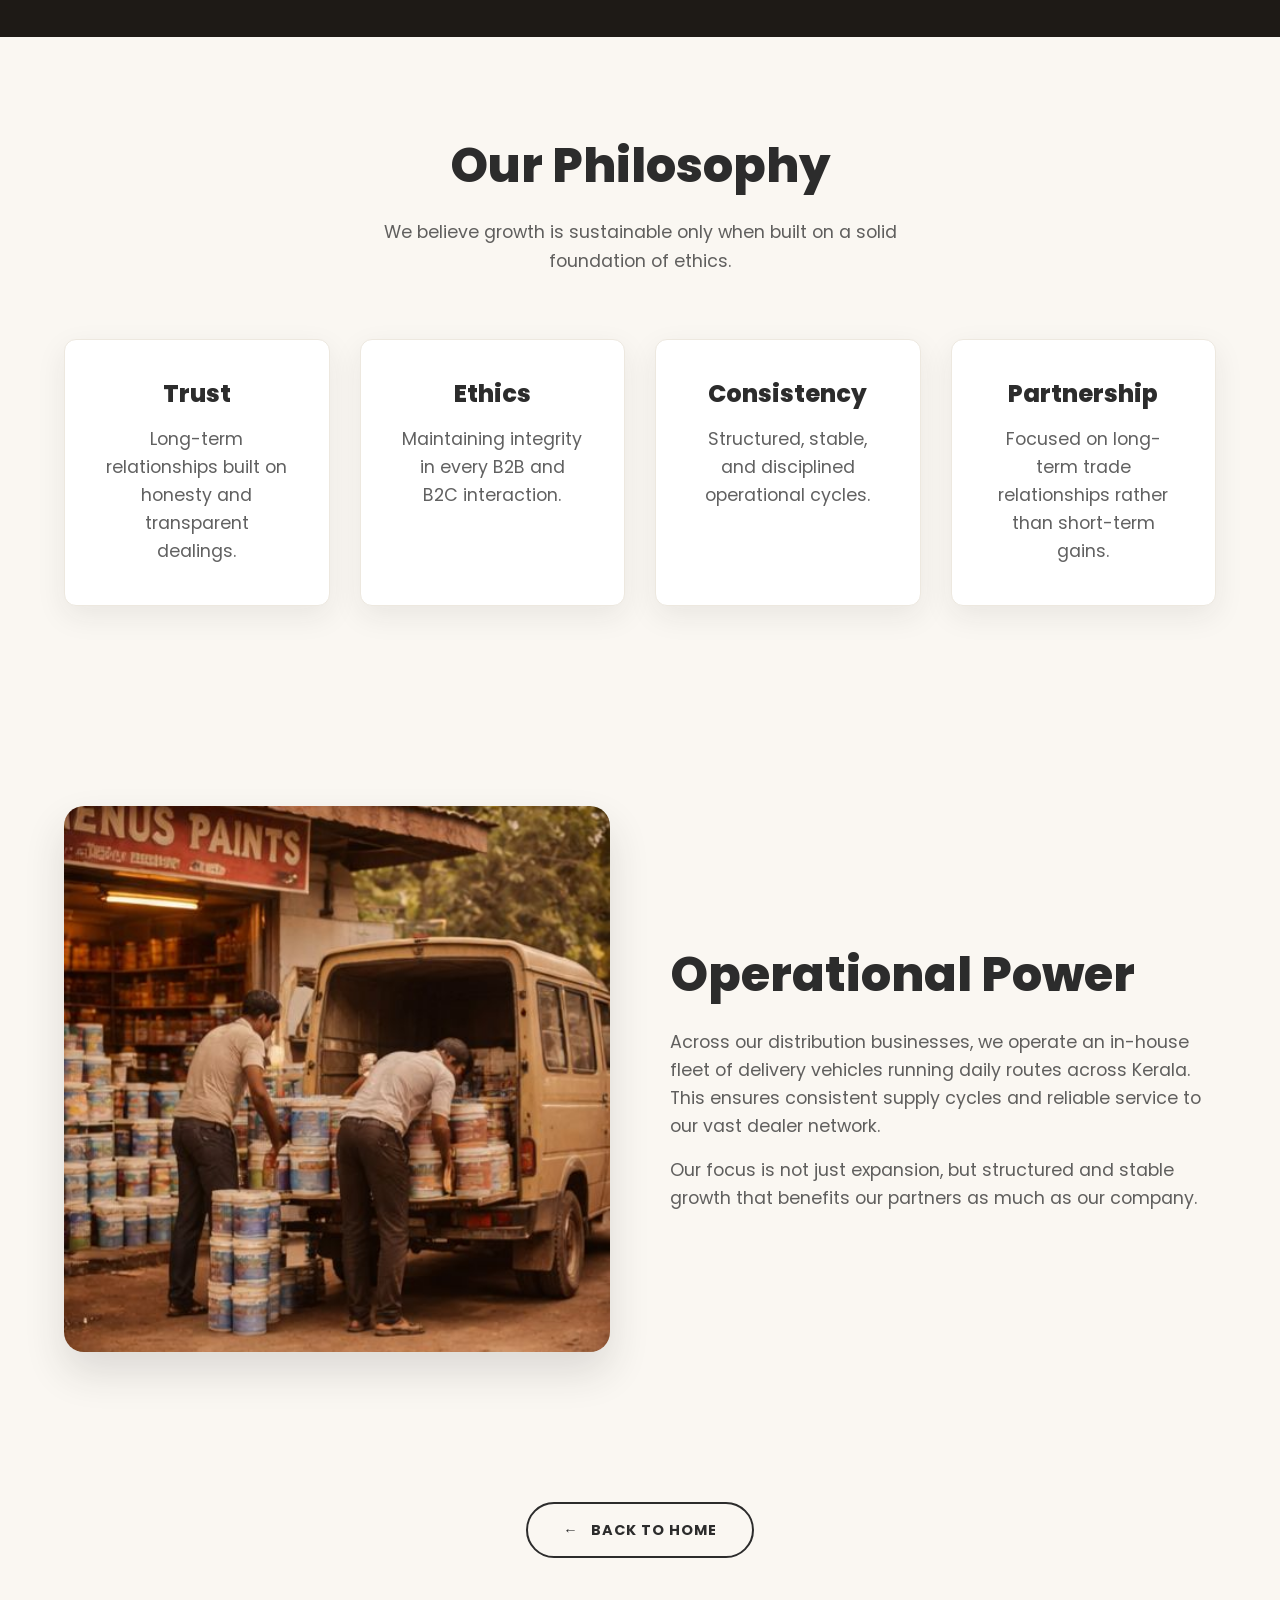
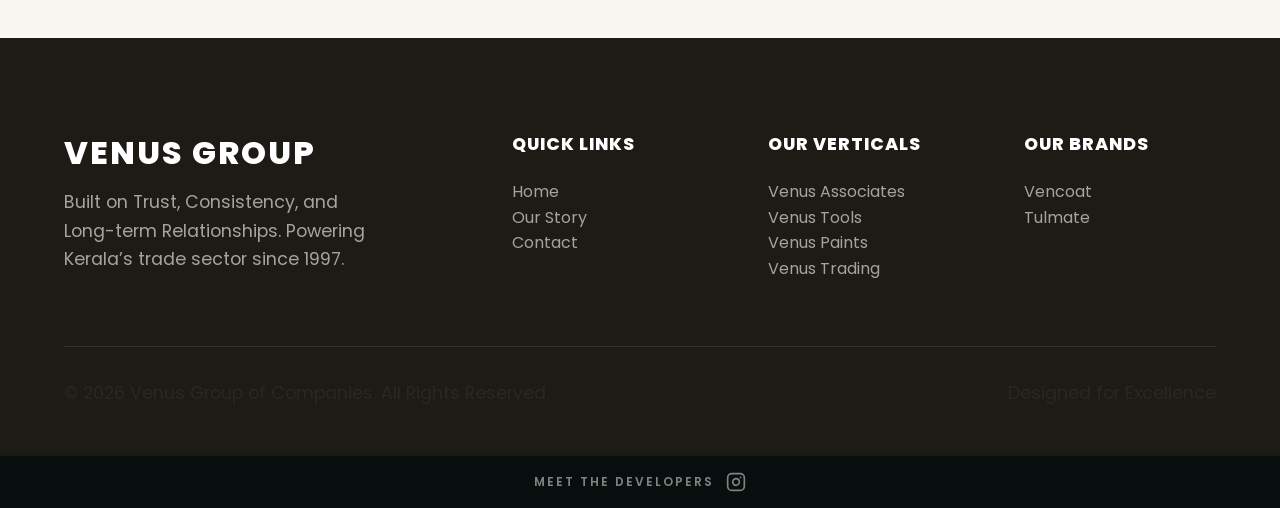
==== commit 9e70af05: "fourth" ====
--- a/about.html
+++ b/about.html
@@ -196,6 +196,13 @@
                 </div>
             </div>
         </section>
+
+        <!-- Back Navigation -->
+        <div class="back-nav">
+            <a href="index.html" class="back-link">
+                <span>&larr;</span> Back to Home
+            </a>
+        </div>
     </main>
 
     <footer data-theme="dark">
--- a/style.css
+++ b/style.css
@@ -161,6 +161,34 @@
 
 .btn-mini:hover {
     background: var(--color-cyprus-light);
+}
+
+.back-nav {
+    margin: 50px auto;
+    text-align: center;
+    padding-bottom: 30px;
+}
+
+.back-link {
+    display: inline-flex;
+    align-items: center;
+    gap: 12px;
+    color: var(--color-cyprus);
+    text-decoration: none;
+    font-weight: 700;
+    padding: 0.9rem 2.2rem;
+    border: 2px solid var(--color-cyprus);
+    border-radius: 50px;
+    transition: all 0.3s cubic-bezier(0.25, 0.8, 0.25, 1);
+    font-size: 0.9rem;
+    text-transform: uppercase;
+    letter-spacing: 1px;
+}
+
+.back-link:hover {
+    background: var(--color-cyprus);
+    color: var(--color-sand);
+    transform: translateX(-5px);
 }
 
 /* --- Navbar (Travel Version) --- */
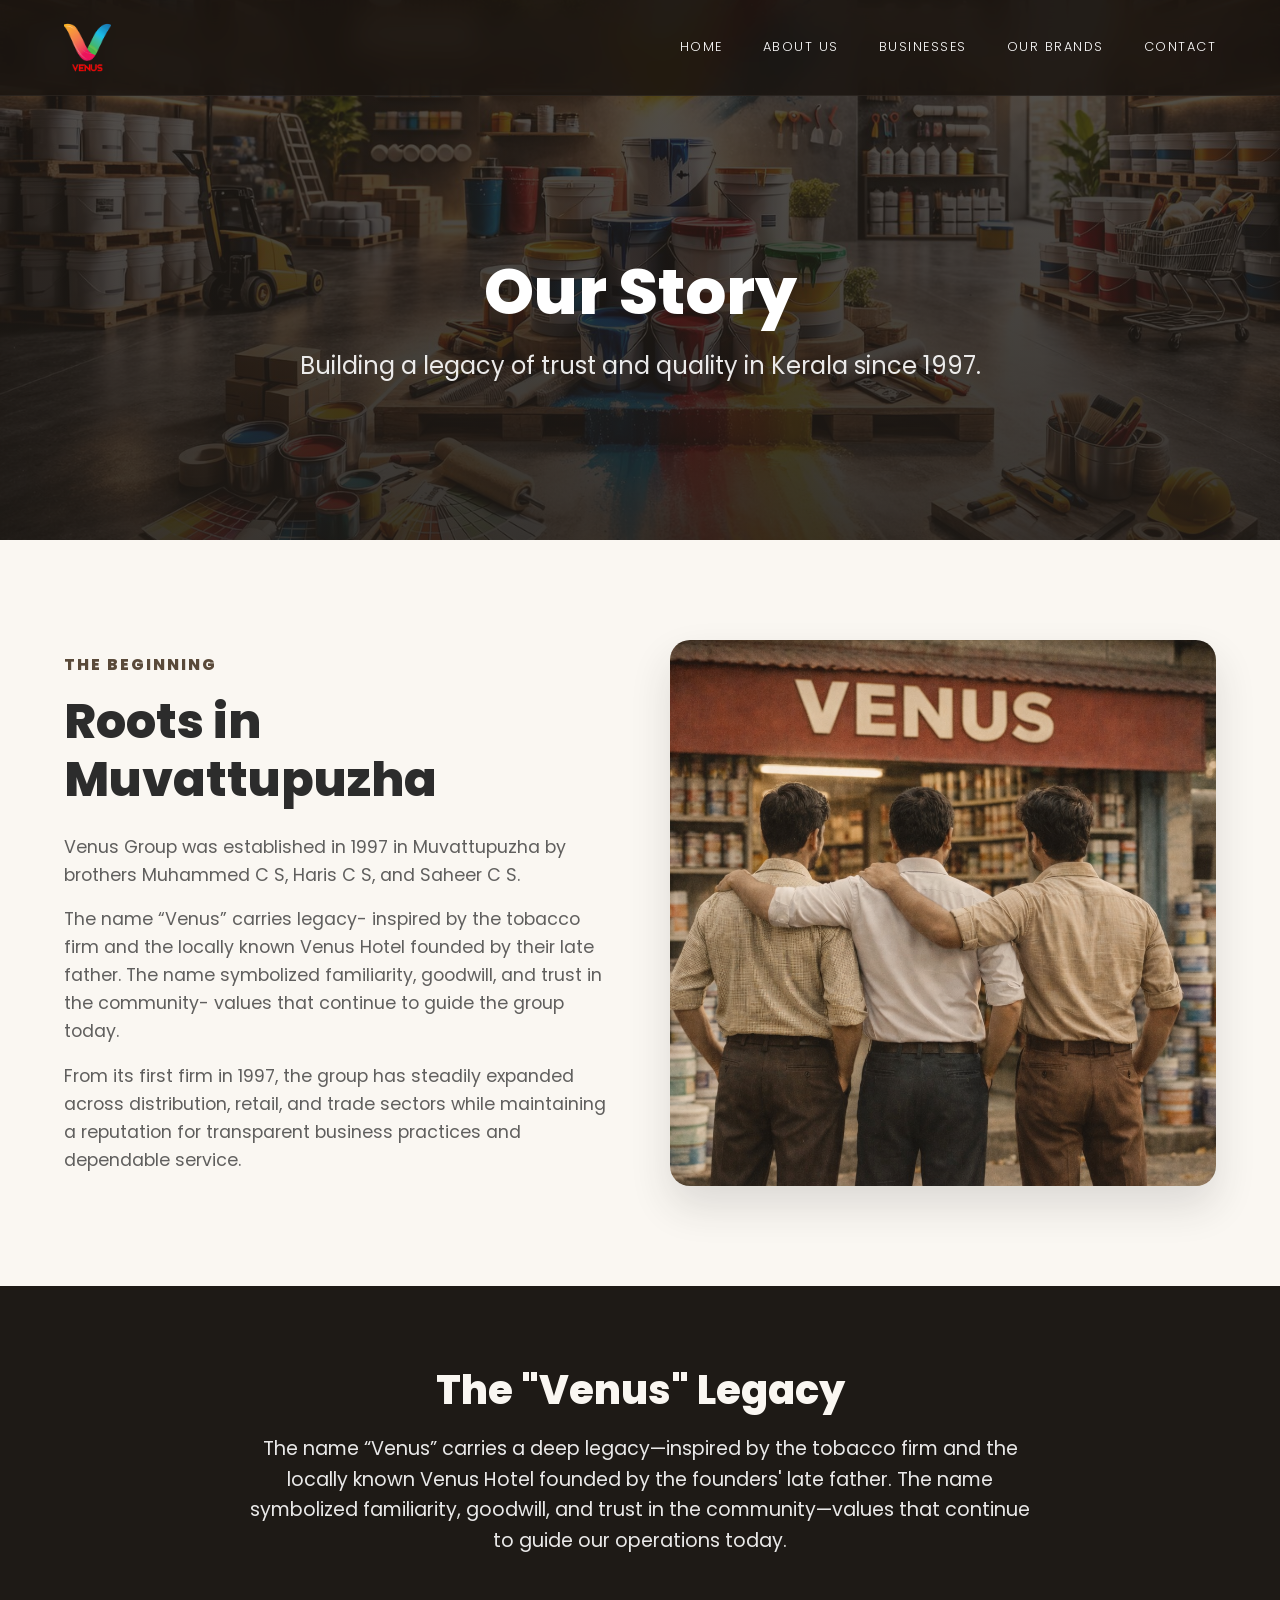
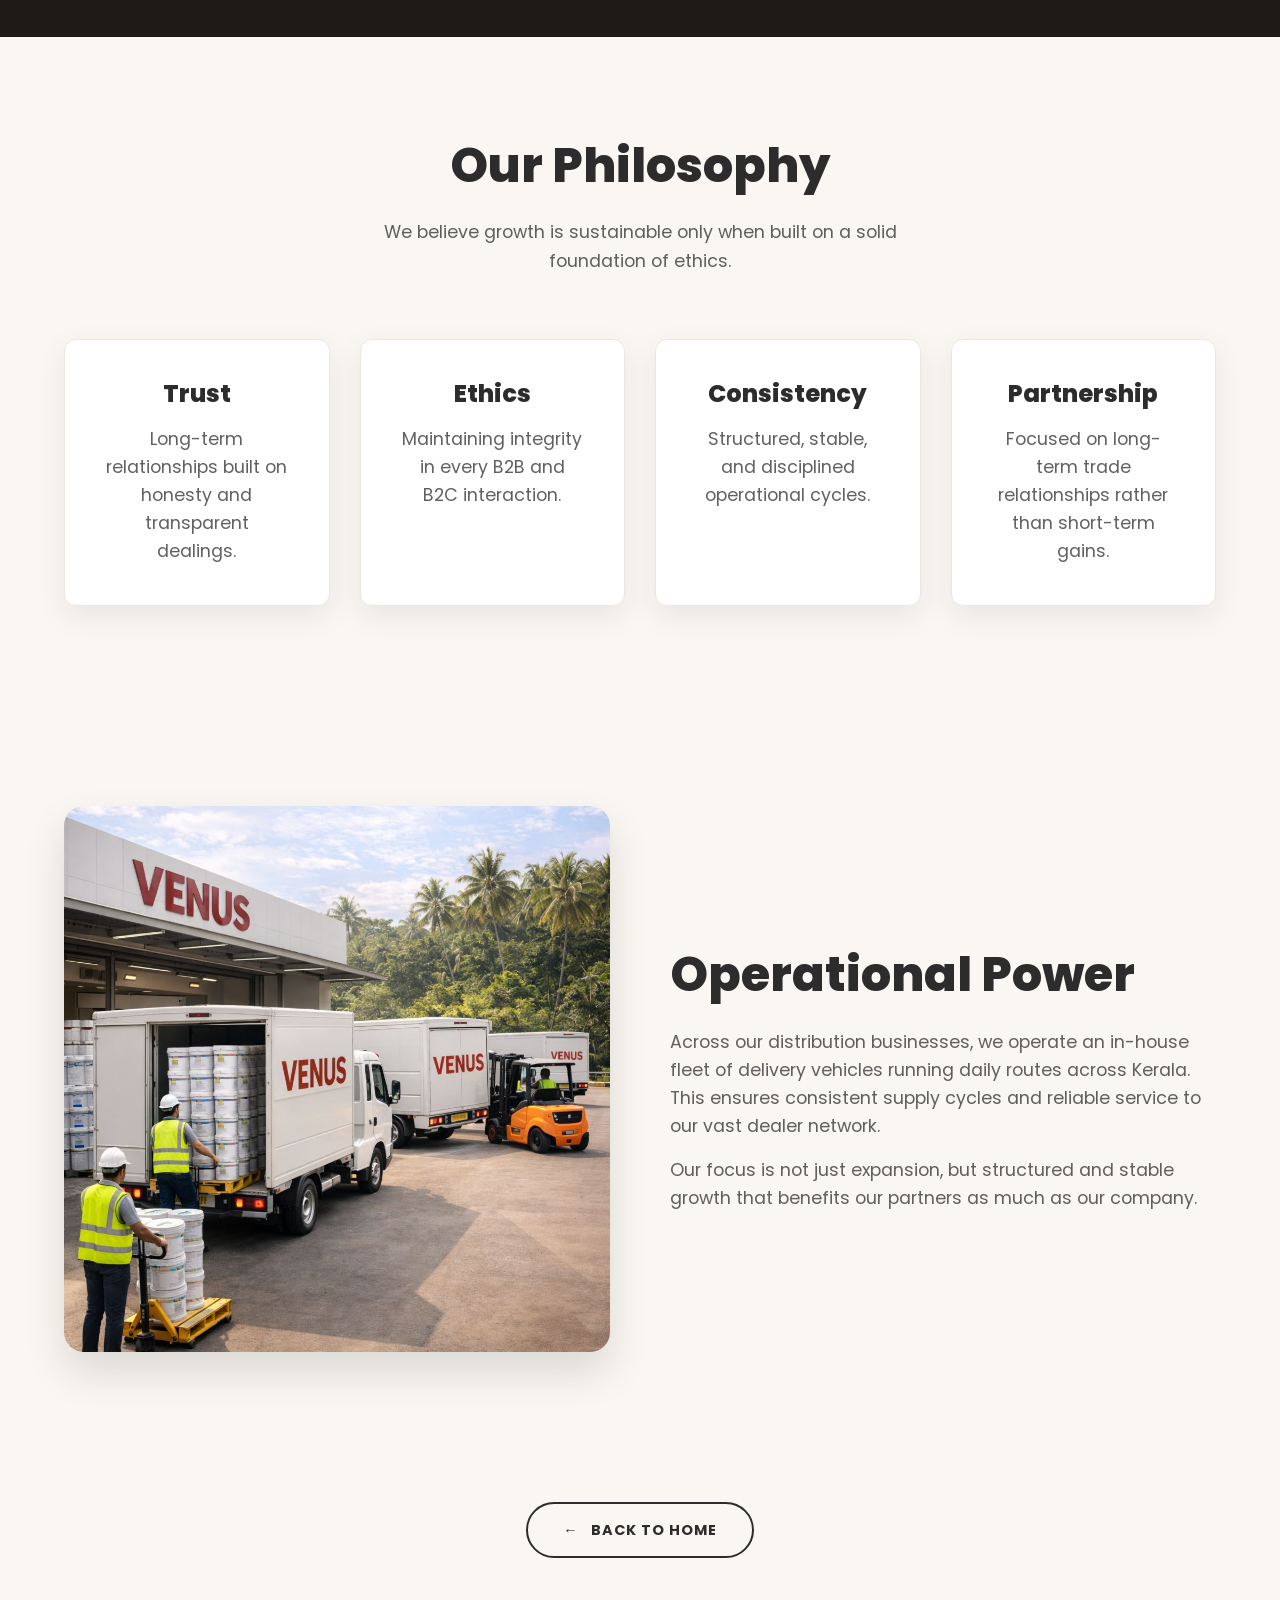
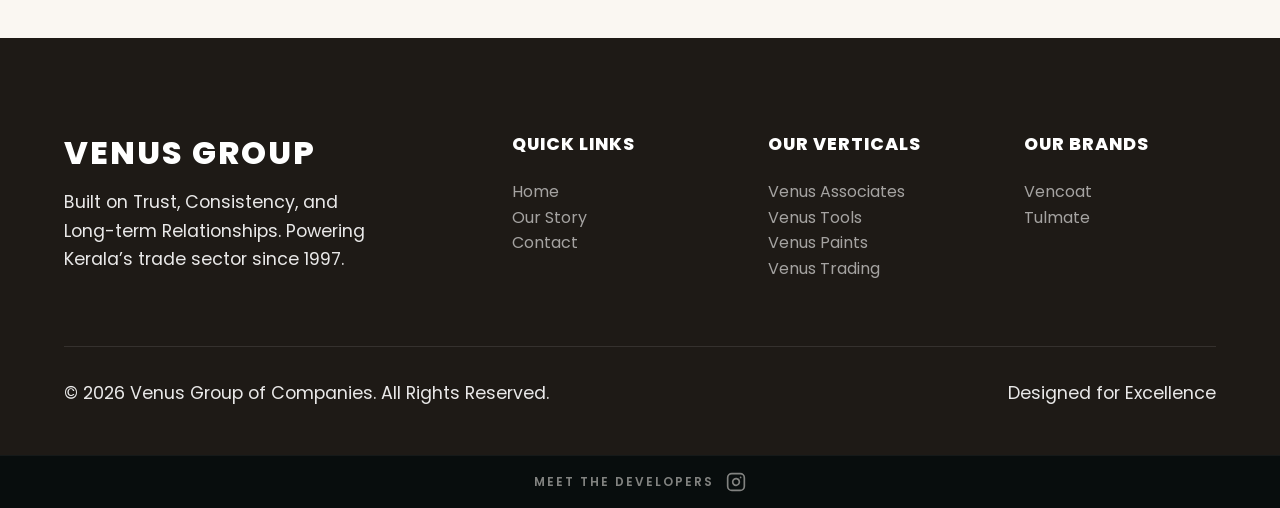
==== commit 6a6c3f42: "sixth" ====
--- a/about.html
+++ b/about.html
@@ -4,7 +4,9 @@
 <head>
     <meta charset="UTF-8">
     <meta name="viewport" content="width=device-width, initial-scale=1.0">
-    <title>About Us - VENUS GROUP</title>
+    <title>About Us - Venus Group | Trusted Trade & Distribution in Kerala</title>
+    <meta name="description" content="Learn about Venus Group's legacy of trust since 1997. Founded in Muvattupuzha, we are leaders in multi-vertical operations across retail, manufacturing and wholesale.">
+    <meta name="keywords" content="Venus Group history, Muvattupuzha business legacy, Kerala B2B distributors, Venus Associates founders, Kerala trade network, business ethics Kerala">
     <link rel="preconnect" href="https://fonts.googleapis.com">
     <link rel="preconnect" href="https://fonts.gstatic.com" crossorigin>
     <link href="https://fonts.googleapis.com/css2?family=Poppins:wght@300;400;600;800&display=swap" rel="stylesheet">
@@ -127,15 +129,12 @@
                             style="color: var(--color-cyprus-light); font-weight: 800; letter-spacing: 2px; text-transform: uppercase;">The
                             Beginning</span>
                         <h2 style="margin-top: 1rem;">Roots in Muvattupuzha</h2>
-                        <p>Venus Group was established in 1997 in Muvattupuzha by three brothers— Muhammed C S, Haris C
-                            S, and Saheer C S. What started as a focused manufacturing and distribution unit has grown
-                            into a multi-vertical powerhouse serving both B2B and B2C markets across the state.</p>
-                        <p style="margin-top: 1rem;">From its first firm in 1997, the group has steadily expanded across
-                            distribution, retail, and trade sectors while maintaining a reputation for transparent
-                            business practices and dependable service.</p>
-                    </div>
-                    <div>
-                        <img src="three brothers.jpeg" alt="Venus Group Founders"
+                        <p>Venus Group was established in 1997 in Muvattupuzha by brothers Muhammed C S, Haris C S, and Saheer C S.</p>
+                        <p style="margin-top: 1rem;">The name “Venus” carries legacy- inspired by the tobacco firm and the locally known Venus Hotel founded by their late father. The name symbolized familiarity, goodwill, and trust in the community- values that continue to guide the group today.</p>
+                        <p style="margin-top: 1rem;">From its first firm in 1997, the group has steadily expanded across distribution, retail, and trade sectors while maintaining a reputation for transparent business practices and dependable service.</p>
+                    </div>
+                    <div>
+                        <img src="about 1.png" alt="Venus Group Founders"
                             style="border-radius: 20px; box-shadow: var(--shadow-hover); width: 100%; aspect-ratio: 1/1; object-fit: cover;">
                     </div>
                 </div>
@@ -182,7 +181,7 @@
             <div class="container">
                 <div class="story-grid">
                     <div>
-                        <img src="about us old image.jpeg" alt="Venus Legacy Photo"
+                        <img src="about3.jpeg" alt="Venus Legacy Photo"
                             style="border-radius: 20px; box-shadow: var(--shadow-hover); width: 100%; aspect-ratio: 1/1; object-fit: cover;">
                     </div>
                     <div>
--- a/style.css
+++ b/style.css
@@ -447,7 +447,7 @@
 }
 
 .destination-card {
-    width: 120px;
+    width: 150px;
     height: 180px;
     background-size: cover;
     background-position: center;
@@ -485,8 +485,9 @@
     position: absolute;
     bottom: 20px;
     left: 20px;
+    right: 20px;
+    width: auto !important;
     color: var(--color-white);
-    width: 200px;
     /* Ensure space for content */
 }
 
@@ -496,6 +497,8 @@
     letter-spacing: 2px;
     opacity: 0.7;
     display: block;
+    width: 100%;
+    white-space: normal;
 }
 
 .card-content h3 {
@@ -503,8 +506,8 @@
     margin-top: 5px;
     line-height: 1.2;
     transition: var(--transition);
-    overflow: hidden;
-    text-overflow: ellipsis;
+    white-space: normal;
+    word-wrap: break-word;
 }
 
 .destination-card.active .card-content h3 {
@@ -1420,8 +1423,9 @@
     
     /* Adjust internal text sizing so it fits narrow cards */
     .destination-card .card-content {
-        width: calc(100% - 10px) !important;
         left: 5px !important;
+        right: 5px !important;
+        width: auto !important;
         bottom: 5px !important;
     }
     
@@ -1591,7 +1595,7 @@
 /* --- Brand Card Flip Animation --- */
 .flip-card {
     background-color: transparent;
-    height: 520px;
+    height: 600px;
     perspective: 1000px;
     cursor: pointer;
 }
@@ -1627,8 +1631,8 @@
 }
 
 .flip-card-back {
-    background: linear-gradient(135deg, #1A1410 0%, #2C2C2C 100%);
-    color: white;
+    background: #ffffff;
+    color: var(--color-cyprus);
     transform: rotateY(180deg);
     display: flex;
     flex-direction: column;
@@ -1636,18 +1640,34 @@
     align-items: center;
     padding: 2.5rem;
     text-align: center;
-}
+    border: 1px solid #EDE8DF;
+}
+
+.flip-card-back.dark-theme {
+    background: #000;
+    color: white;
+    border: none;
+}
+
+.flip-card-back.dark-theme p, 
+[data-theme="dark"] p, 
+.dark-theme p {
+    color: rgba(255, 255, 255, 0.9) !important;
+}
+
+
+
 
 .flip-card-back .logo-mini {
-    height: 60px;
-    margin-bottom: 1.5rem;
-    filter: brightness(0) invert(1); /* Make it white */
+    height: 160px;
+    margin-bottom: 2.5rem;
+    object-fit: contain;
 }
 
 .flip-card-back h3 {
     font-size: 2.2rem;
     margin-bottom: 1rem;
-    color: var(--color-sand);
+    color: inherit;
     letter-spacing: 2px;
 }
 
@@ -1656,8 +1676,14 @@
     text-transform: uppercase;
     letter-spacing: 3px;
     margin-bottom: 2rem;
-    color: rgba(255, 255, 255, 0.6);
-}
+    color: rgba(44, 44, 44, 0.6);
+}
+
+.dark-theme .tagline {
+    color: rgba(255, 255, 255, 0.9) !important;
+}
+
+
 
 .btn-flip-action {
     background: var(--color-sand);
